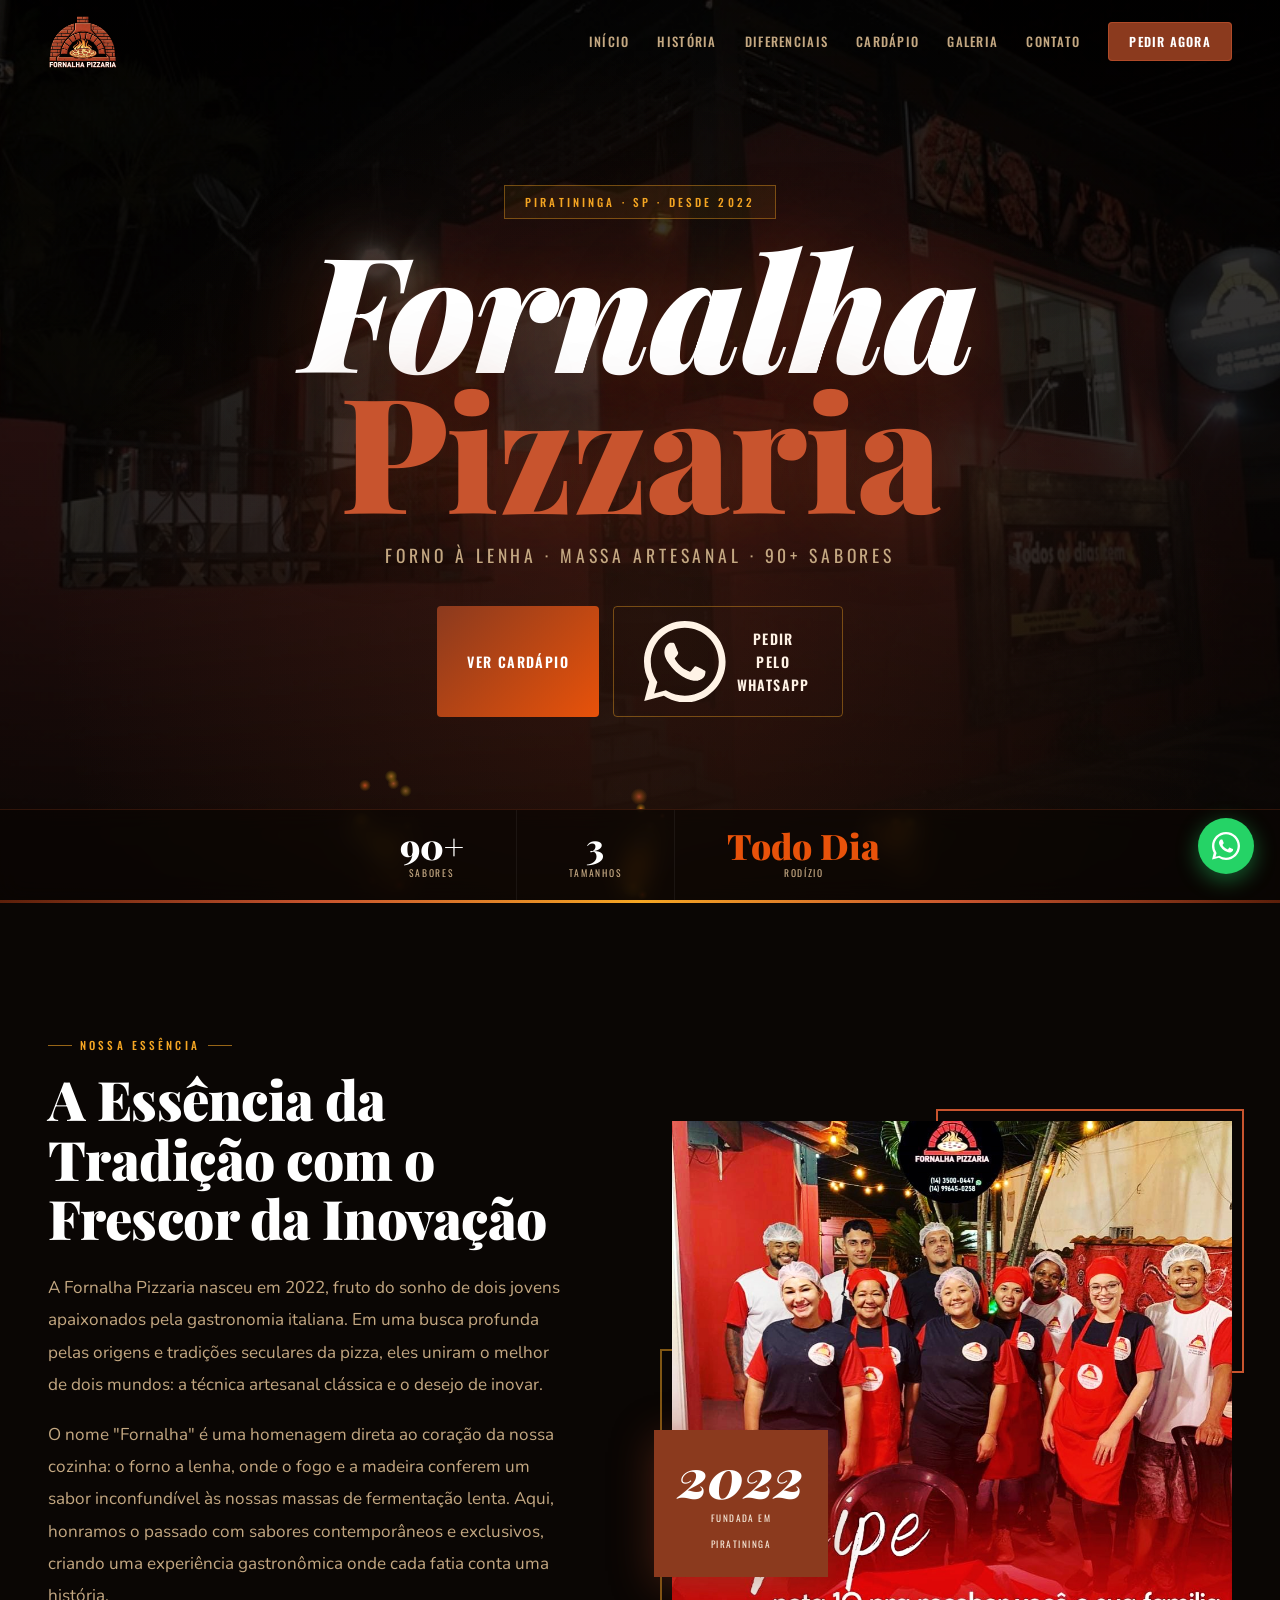
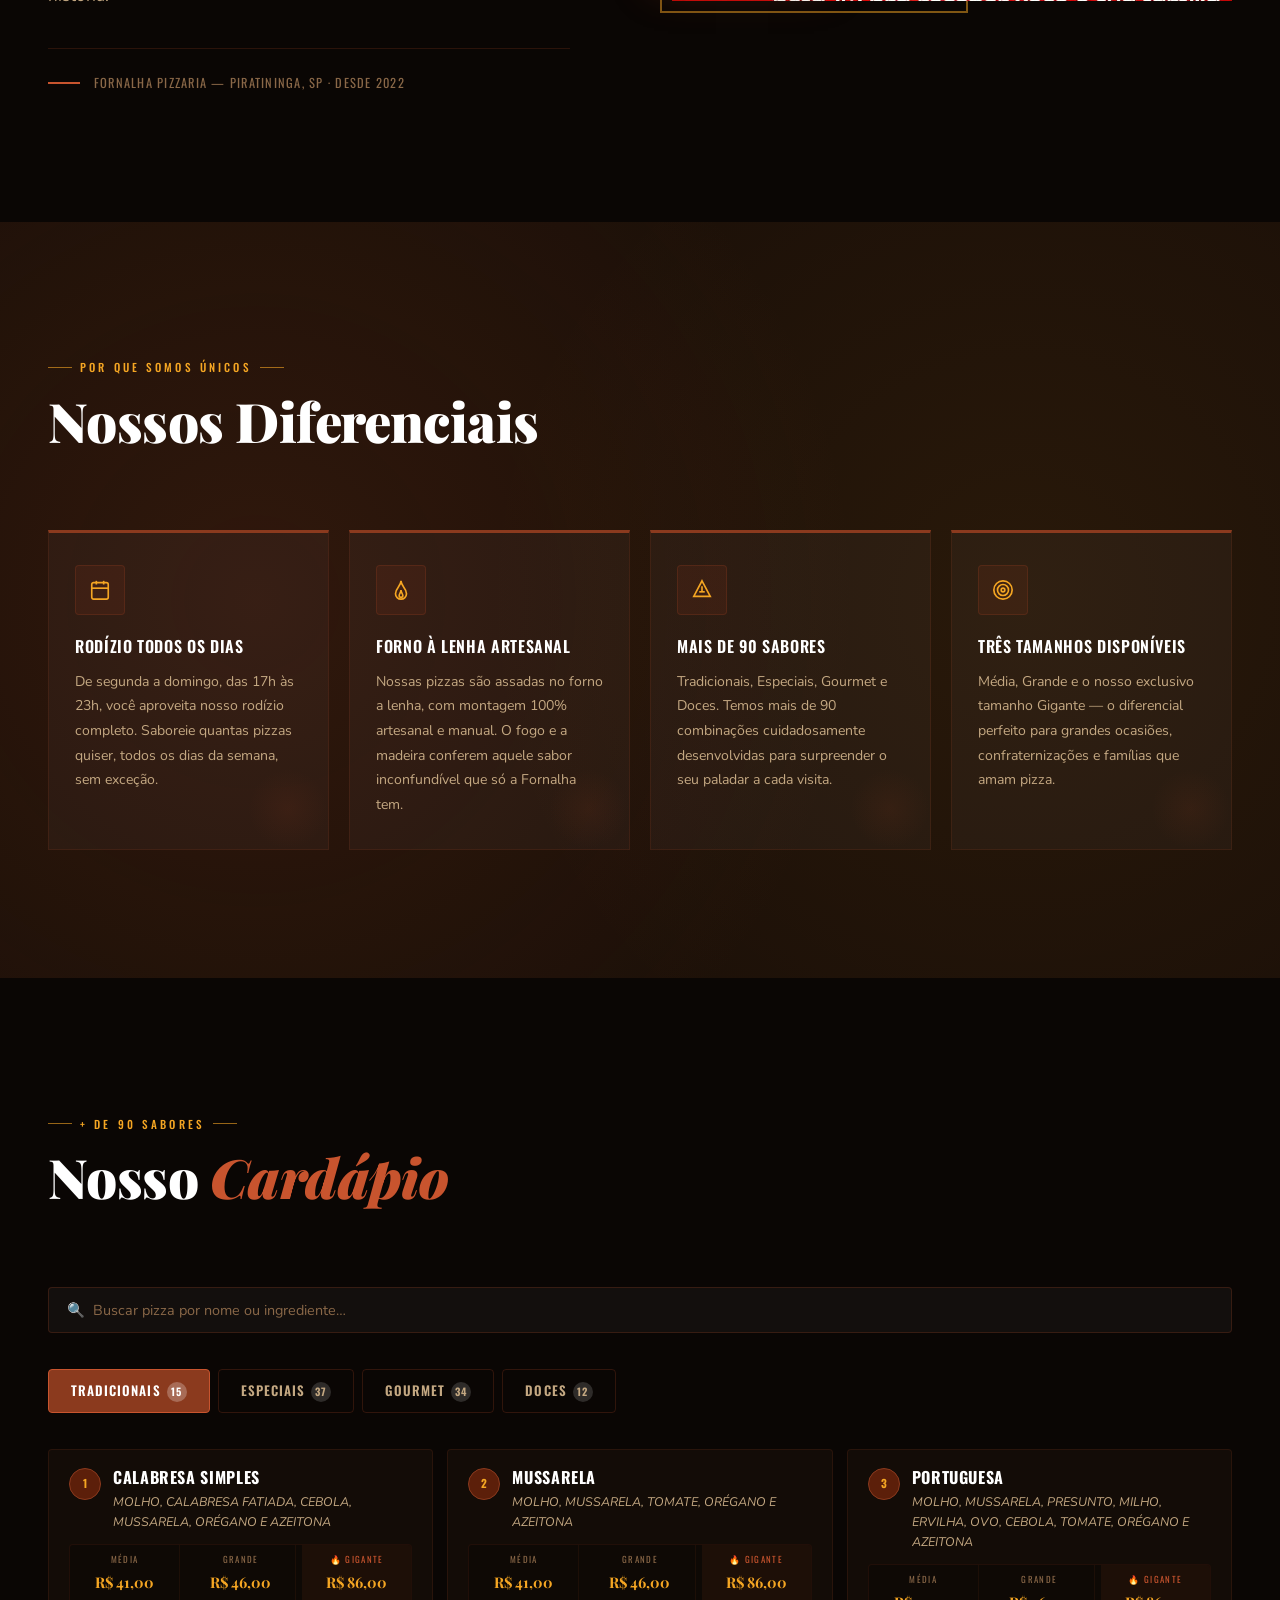
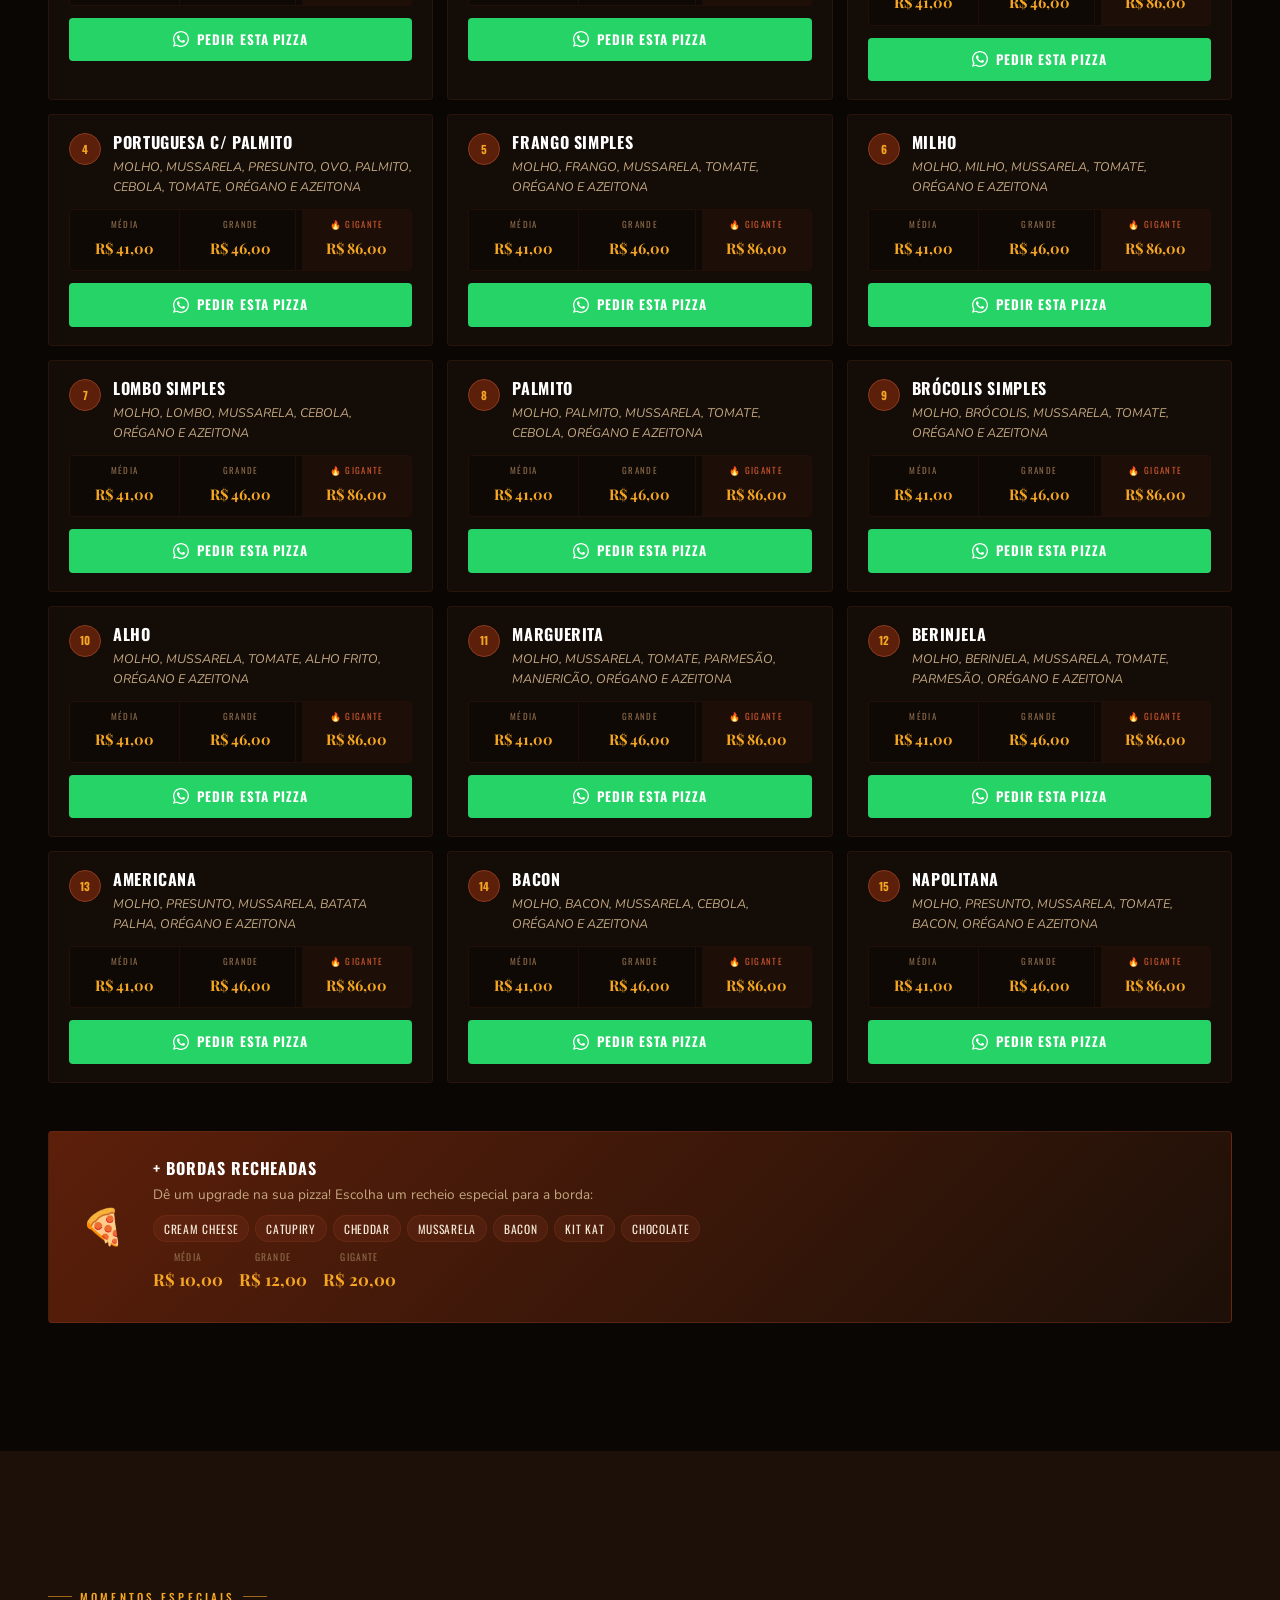
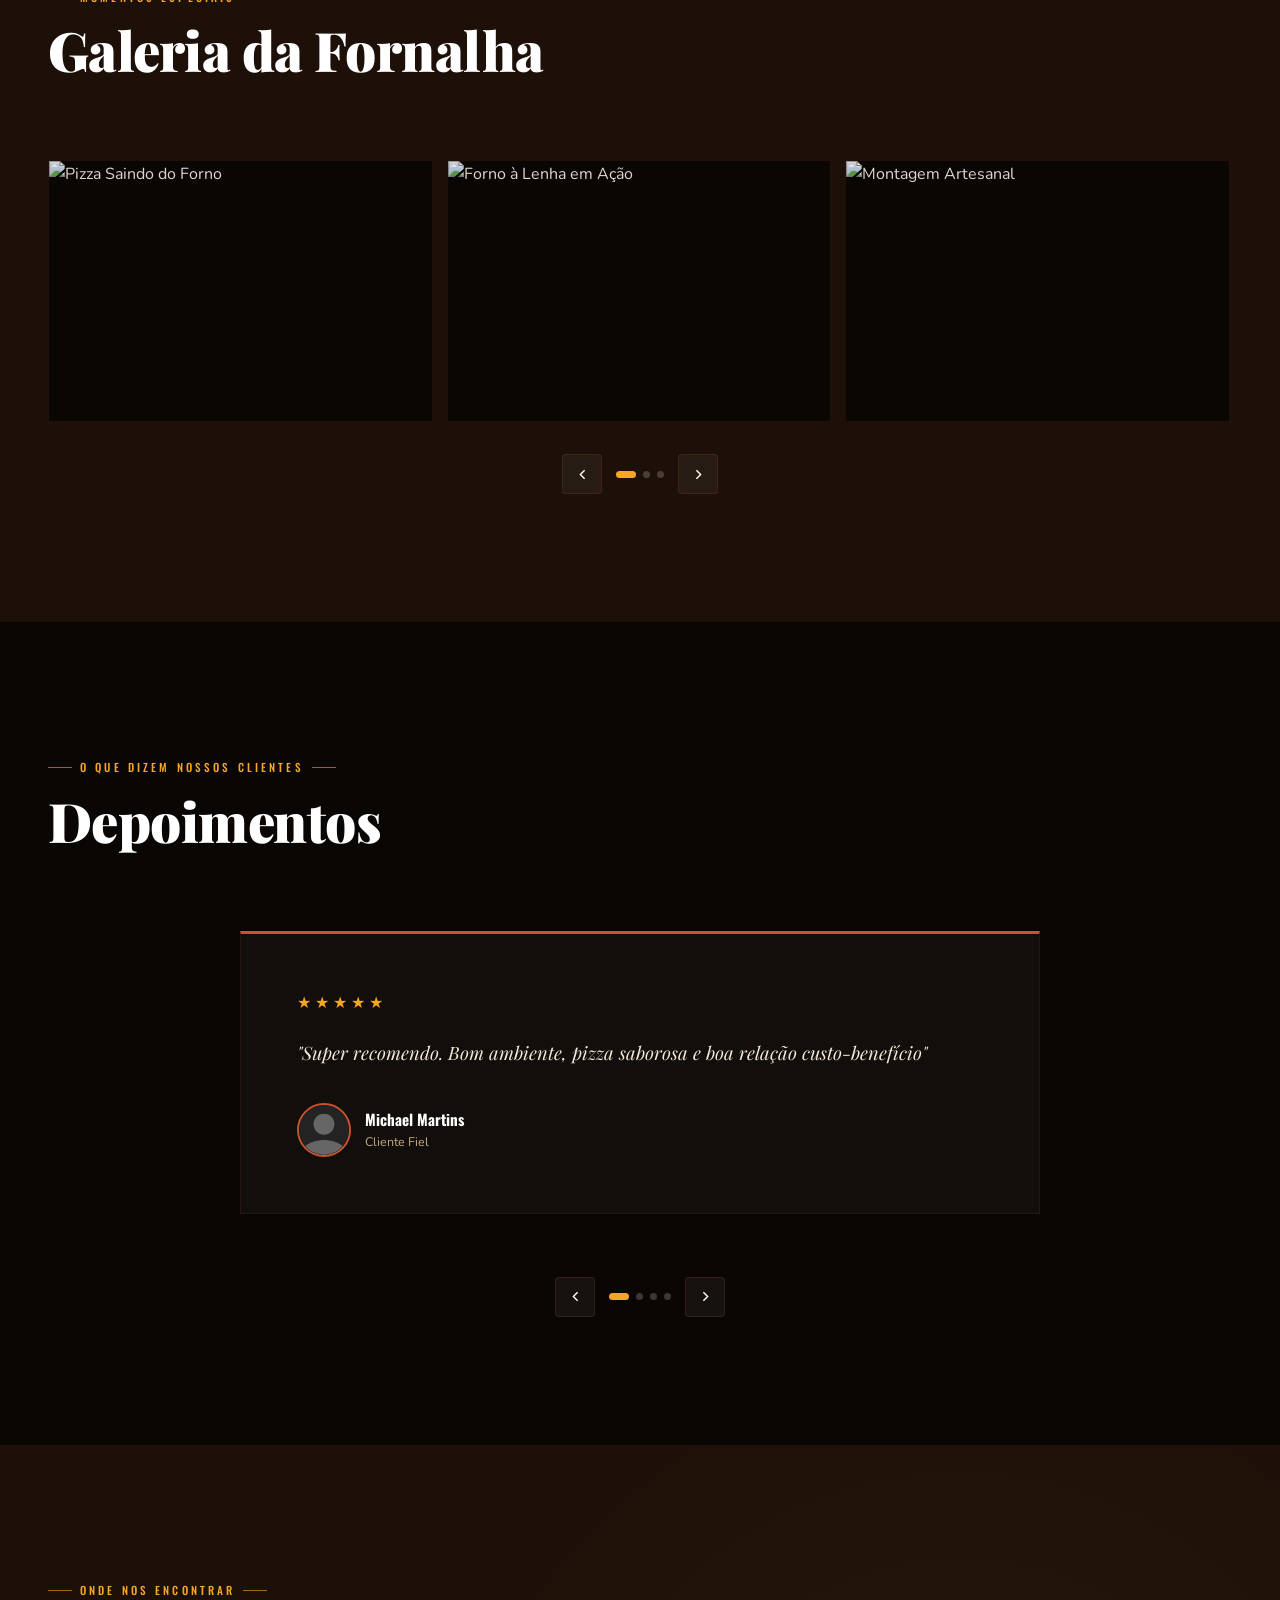
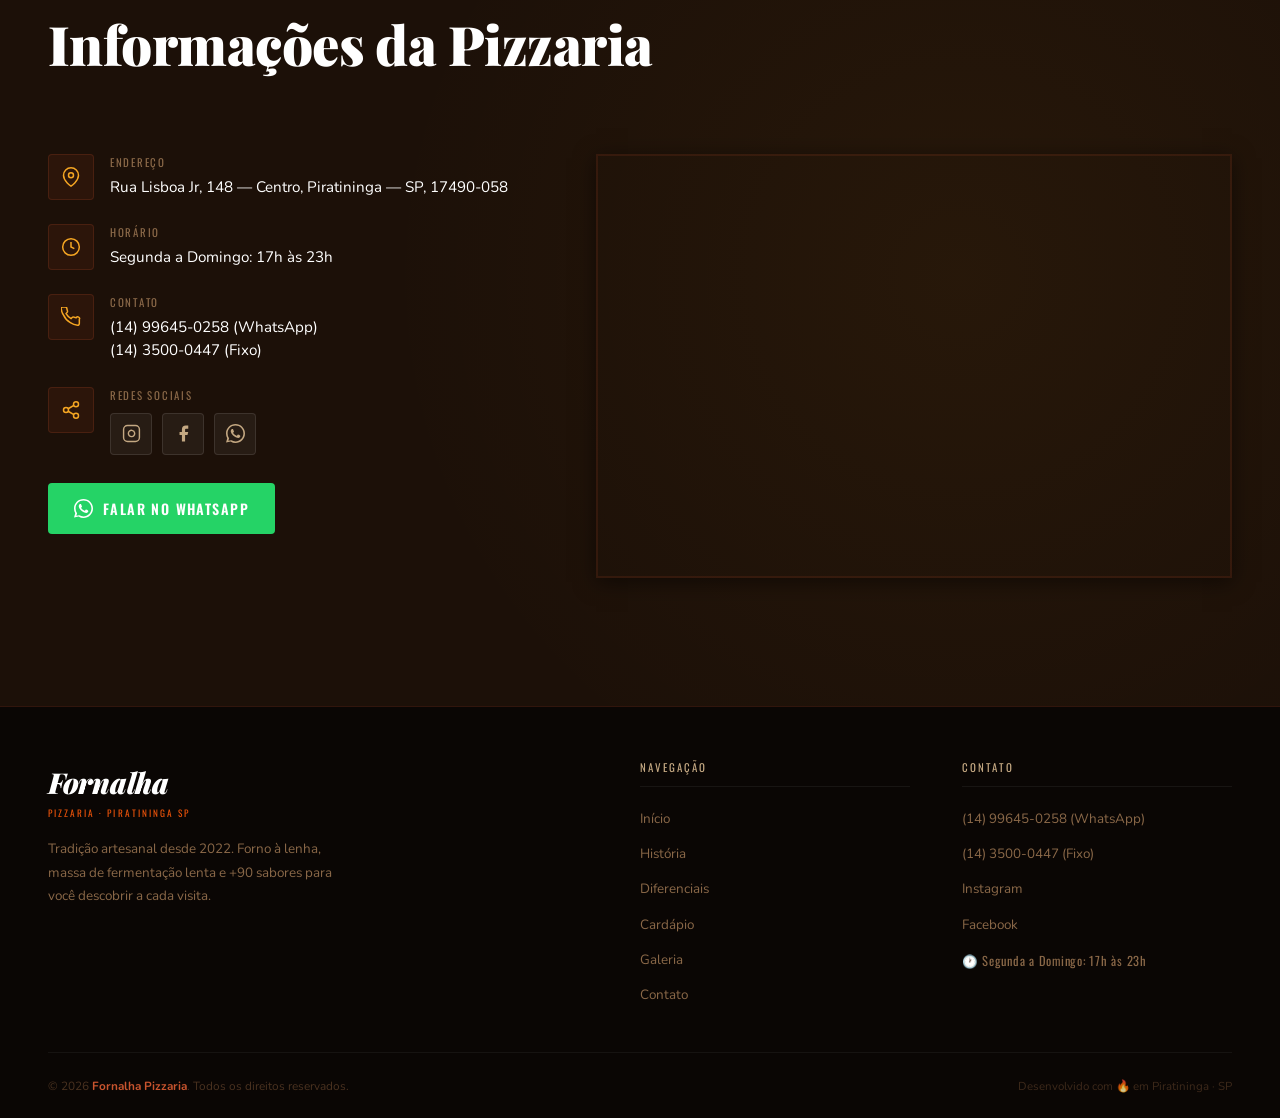
==== index.html @ 25e17be3 "fornalha" ====
<!DOCTYPE html>
<html lang="pt-BR">
<head>
  <meta charset="UTF-8">
  <meta name="viewport" content="width=device-width, initial-scale=1.0">

  <title>Fornalha Pizzaria — Forno à Lenha, Rodízio e +90 Sabores em Piratininga SP</title>
  <meta name="description" content="A melhor pizzaria de Piratininga SP! Rodízio todos os dias das 17h às 23h, forno à lenha, massa artesanal de fermentação lenta e mais de 90 sabores. Tradicional, Especial, Gourmet e Doces.">
  <meta name="keywords" content="pizzaria piratininga, rodízio piratininga sp, pizza forno lenha piratininga, fornalha pizzaria, pizza delivery piratininga, pizzaria centro piratininga">
  <meta name="author" content="Fornalha Pizzaria">
  <meta name="robots" content="index, follow">
  <link rel="canonical" href="https://www.fornalhapizzaria.com.br/">

  <!-- Open Graph -->
  <meta property="og:type" content="restaurant">
  <meta property="og:url" content="https://www.fornalhapizzaria.com.br/">
  <meta property="og:title" content="Fornalha Pizzaria — Forno à Lenha em Piratininga SP">
  <meta property="og:description" content="Rodízio todos os dias, forno à lenha, massa artesanal e +90 sabores. Venha viver a experiência Fornalha!">
  <meta property="og:image" content="https://www.fornalhapizzaria.com.br/assets/images/uploads/og-image.jpg">
  <meta property="og:locale" content="pt_BR">
  <meta property="og:site_name" content="Fornalha Pizzaria">

  <!-- Twitter -->
  <meta name="twitter:card" content="summary_large_image">
  <meta name="twitter:title" content="Fornalha Pizzaria — Piratininga SP">
  <meta name="twitter:description" content="Rodízio todos os dias. Forno à lenha. +90 sabores.">
  <meta name="twitter:image" content="https://www.fornalhapizzaria.com.br/assets/images/uploads/og-image.jpg">

  <!-- Geo / Local SEO -->
  <meta name="geo.region" content="BR-SP">
  <meta name="geo.placename" content="Piratininga">
  <meta name="geo.position" content="-22.4045;-49.1230">
  <meta name="ICBM" content="-22.4045, -49.1230">

  <!-- Favicon -->
  <link rel="icon" type="image/png" href="/assets/images/uploads/favicon.png">
  <link rel="apple-touch-icon" href="/assets/images/uploads/apple-touch-icon.png">

  <!-- Schema.org Restaurant -->
  <script type="application/ld+json">
  {
    "@context": "https://schema.org",
    "@type": "Restaurant",
    "name": "Fornalha Pizzaria",
    "description": "Pizzaria artesanal com forno a lenha, rodízio todos os dias e mais de 90 sabores em Piratininga SP.",
    "url": "https://www.fornalhapizzaria.com.br",
    "telephone": "+55-14-99645-0258",
    "servesCuisine": "Pizza Italiana",
    "priceRange": "$$",
    "foundingDate": "2022",
    "address": {
      "@type": "PostalAddress",
      "streetAddress": "Rua Lisboa Jr, 148",
      "addressLocality": "Piratininga",
      "addressRegion": "SP",
      "postalCode": "17490-058",
      "addressCountry": "BR"
    },
    "geo": {
      "@type": "GeoCoordinates",
      "latitude": -22.4045,
      "longitude": -49.1230
    },
    "openingHoursSpecification": {
      "@type": "OpeningHoursSpecification",
      "dayOfWeek": ["Monday","Tuesday","Wednesday","Thursday","Friday","Saturday","Sunday"],
      "opens": "17:00",
      "closes": "23:00"
    },
    "hasMenu": "https://www.fornalhapizzaria.com.br/#cardapio",
    "sameAs": [
      "https://www.instagram.com/fornalhapizzaria_piratininga/",
      "https://www.facebook.com/FornalhaPizzariaPiratininga"
    ],
    "image": "https://www.fornalhapizzaria.com.br/assets/images/uploads/og-image.jpg"
  }
  </script>

  <!-- Preconnect -->
  <link rel="preconnect" href="https://fonts.googleapis.com">
  <link rel="preconnect" href="https://fonts.gstatic.com" crossorigin>

  <!-- Netlify Identity -->
  <script src="https://identity.netlify.com/v1/netlify-identity-widget.js"></script>

  <!-- CSS -->
  <link rel="stylesheet" href="/assets/css/style.css">
</head>
<body>

  <header id="navbar" role="banner"></header>

  <main>
    <section id="hero"        aria-label="Banner principal"></section>
    <section id="historia"    class="secao" aria-label="Nossa história"></section>
    <section id="diferenciais" class="secao" aria-label="Nossos diferenciais"></section>
    <section id="cardapio"    class="secao" aria-label="Cardápio completo"></section>
    <section id="galeria"     class="secao" aria-label="Galeria de fotos e vídeos"></section>
    <section id="depoimentos" class="secao" aria-label="Depoimentos de clientes"></section>
    <section id="contato"     class="secao" aria-label="Contato e localização"></section>
  </main>

  <footer role="contentinfo"></footer>

  <!-- WhatsApp flutuante -->
  <a id="wpp-float"
     href="https://wa.me/5514996450258?text=Ol%C3%A1!%20Vim%20pelo%20site%20da%20Fornalha%20Pizzaria%20e%20gostaria%20de%20fazer%20um%20pedido!"
     target="_blank" rel="noopener" aria-label="Pedir pelo WhatsApp"
     style="position:fixed;bottom:26px;right:26px;z-index:900;
            width:56px;height:56px;background:#25D366;border-radius:50%;
            display:flex;align-items:center;justify-content:center;
            box-shadow:0 6px 22px rgba(37,211,102,0.45);
            transition:transform 0.3s,box-shadow 0.3s;"
     onmouseenter="this.style.transform='scale(1.12)';this.style.boxShadow='0 10px 30px rgba(37,211,102,0.6)'"
     onmouseleave="this.style.transform='scale(1)';this.style.boxShadow='0 6px 22px rgba(37,211,102,0.45)'">
    <svg viewBox="0 0 24 24" fill="white" width="28" height="28" aria-hidden="true">
      <path d="M17.472 14.382c-.297-.149-1.758-.867-2.03-.967-.273-.099-.471-.148-.67.15-.197.297-.767.966-.94 1.164-.173.199-.347.223-.644.075-.297-.15-1.255-.463-2.39-1.475-.883-.788-1.48-1.761-1.653-2.059-.173-.297-.018-.458.13-.606.134-.133.298-.347.446-.52.149-.174.198-.298.298-.497.099-.198.05-.371-.025-.52-.075-.149-.669-1.612-.916-2.207-.242-.579-.487-.5-.669-.51-.173-.008-.371-.01-.57-.01-.198 0-.52.074-.792.372-.272.297-1.04 1.016-1.04 2.479 0 1.462 1.065 2.875 1.213 3.074.149.198 2.096 3.2 5.077 4.487.709.306 1.262.489 1.694.625.712.227 1.36.195 1.871.118.571-.085 1.758-.719 2.006-1.413.248-.694.248-1.289.173-1.413-.074-.124-.272-.198-.57-.347z"/>
      <path d="M12 0C5.373 0 0 5.373 0 12c0 2.126.558 4.121 1.533 5.849L.057 23.5l5.797-1.522A11.933 11.933 0 0012 24c6.627 0 12-5.373 12-12S18.627 0 12 0zm0 22c-1.891 0-3.659-.501-5.188-1.376l-.371-.22-3.441.904.92-3.362-.241-.387A9.945 9.945 0 012 12C2 6.477 6.477 2 12 2s10 4.477 10 10-4.477 10-10 10z"/>
    </svg>
  </a>

  <script src="/assets/js/main.js"></script>

  <script>
    if (window.netlifyIdentity) {
      window.netlifyIdentity.on('init', function(user) {
        if (!user) {
          window.netlifyIdentity.on('login', function() {
            document.location.href = '/admin/';
          });
        }
      });
    }
  </script>
</body>
</html>
---- assets/css/style.css ----
/* ======================================================
   FORNALHA PIZZARIA — Premium Stylesheet v1.0
   Tema: Fogo & Forno — Dark · Terracota · Âmbar
   ====================================================== */

@import url('https://fonts.googleapis.com/css2?family=Playfair+Display:ital,wght@0,400;0,700;0,900;1,400;1,700&family=Nunito:wght@300;400;600;700;800&family=Oswald:wght@400;500;600;700&display=swap');

/* ========================
   1. CUSTOM PROPERTIES
   ======================== */
:root {
  --fundo:          #0A0604;
  --fundo-card:     #130C07;
  --fundo-medio:    #1C1008;
  --terracota:      #8B3A1E;
  --terracota-claro:#B04A28;
  --terracota-vivo: #C8542E;
  --terracota-esc:  #5C1F0A;
  --branco:         #FFFFFF;
  --creme:          #FFF3E6;
  --creme-suave:    #F5E8D8;
  --amarelo:        #F5A623;
  --laranja:        #E8520A;
  --brasa:          #FF6B35;
  --cinza:          #C4A882;
  --cinza-medio:    #8A6848;
  --cinza-escuro:   #4A3220;
  --sombra-fogo:    0 8px 40px rgba(139,58,30,0.45);
  --sombra-media:   0 4px 20px rgba(0,0,0,0.5);
  --transicao:      all 0.3s cubic-bezier(0.4,0,0.2,1);
  --pad-secao:      clamp(72px,10vw,128px);
  --max-w:          1280px;
  --gap:            clamp(16px,4vw,48px);
  --radius:         4px;
}

/* ========================
   2. RESET
   ======================== */
*,*::before,*::after{box-sizing:border-box;margin:0;padding:0}
html{scroll-behavior:smooth;scroll-padding-top:76px;font-size:16px}
body{font-family:'Nunito',sans-serif;background:var(--fundo);color:var(--creme);line-height:1.65;overflow-x:hidden;-webkit-font-smoothing:antialiased}
img{max-width:100%;height:auto;display:block}
a{text-decoration:none;color:inherit;transition:var(--transicao)}
ul{list-style:none}
button{cursor:pointer;border:none;background:none;font-family:inherit}
iframe,video{display:block}

/* ========================
   3. TIPOGRAFIA
   ======================== */
h1,h2,h3,h4{font-family:'Playfair Display',serif;line-height:1.1;letter-spacing:-0.01em}

.badge {
  display:inline-flex;align-items:center;gap:8px;
  font-family:'Oswald',sans-serif;font-size:0.7rem;font-weight:500;
  letter-spacing:0.28em;text-transform:uppercase;
  color:var(--amarelo);
  margin-bottom:14px;
}
.badge::before,.badge::after{content:'';display:block;width:24px;height:1px;background:var(--amarelo);opacity:0.6}

.secao-titulo {
  font-family:'Playfair Display',serif;
  font-size:clamp(2rem,5vw,3.4rem);
  color:var(--branco);
  font-weight:900;
}
.secao-titulo em{font-style:italic;color:var(--terracota-vivo)}
.secao-header{margin-bottom:clamp(44px,7vw,80px)}

/* ========================
   4. LAYOUT
   ======================== */
.container{max-width:var(--max-w);margin:0 auto;padding:0 var(--gap)}
.secao{padding:var(--pad-secao) 0;position:relative;overflow:hidden}
.grid-2{display:grid;grid-template-columns:1fr 1fr;gap:clamp(32px,5vw,80px);align-items:center}

/* Separador decorativo */
.sep{display:flex;align-items:center;gap:16px;margin:20px 0}
.sep-line{flex:1;height:1px;background:linear-gradient(90deg,var(--terracota-esc),transparent)}
.sep-icon{color:var(--amarelo);font-size:1.1rem;flex-shrink:0}

/* ========================
   5. BOTÕES
   ======================== */
.btn{
  display:inline-flex;align-items:center;gap:9px;
  font-family:'Oswald',sans-serif;font-size:0.88rem;font-weight:600;
  letter-spacing:0.1em;text-transform:uppercase;
  padding:14px 30px;border-radius:var(--radius);
  transition:var(--transicao);position:relative;overflow:hidden;
}
.btn-fogo{background:linear-gradient(135deg,var(--terracota),var(--laranja));color:var(--branco);border:none}
.btn-fogo::after{content:'';position:absolute;inset:0;background:linear-gradient(135deg,var(--laranja),var(--amarelo));opacity:0;transition:opacity 0.35s}
.btn-fogo:hover{transform:translateY(-2px);box-shadow:0 8px 28px rgba(232,82,10,0.45)}
.btn-fogo:hover::after{opacity:1}
.btn-fogo span,.btn-fogo svg{position:relative;z-index:1}

.btn-outline{background:transparent;color:var(--creme);border:1.5px solid rgba(245,166,35,0.4)}
.btn-outline:hover{border-color:var(--amarelo);color:var(--amarelo)}

.btn-pedir{
  display:inline-flex;align-items:center;justify-content:center;gap:8px;
  background:#25D366;color:var(--branco);
  padding:11px 20px;border-radius:var(--radius);
  font-family:'Oswald',sans-serif;font-size:0.82rem;font-weight:700;
  letter-spacing:0.08em;text-transform:uppercase;
  transition:var(--transicao);width:100%;
}
.btn-pedir:hover{background:#1aad54;transform:translateY(-2px);box-shadow:0 6px 18px rgba(37,211,102,0.38)}
.btn-pedir svg{width:16px;height:16px;flex-shrink:0}

/* ========================
   6. NAVBAR
   ======================== */
#navbar{
  position:fixed;top:0;left:0;right:0;z-index:1000;
  padding:16px 0;transition:all 0.4s ease;
}
#navbar.scrolled{
  background:rgba(10,6,4,0.96);
  backdrop-filter:blur(16px);-webkit-backdrop-filter:blur(16px);
  padding:10px 0;
  box-shadow:0 2px 24px rgba(0,0,0,0.6);
  border-bottom:1px solid rgba(139,58,30,0.35);
}
.nav-inner{display:flex;align-items:center;justify-content:space-between;gap:24px}
.nav-logo img{height:52px;width:auto;object-fit:contain;transition:opacity 0.3s}
.nav-logo img:hover{opacity:0.85}

.nav-menu{display:flex;align-items:center;gap:clamp(12px,2.2vw,28px)}
.nav-link{
  font-family:'Oswald',sans-serif;font-size:0.8rem;font-weight:500;
  color:var(--cinza);letter-spacing:0.1em;text-transform:uppercase;
  position:relative;padding-bottom:3px;
}
.nav-link::after{content:'';position:absolute;bottom:0;left:0;width:0;height:2px;background:var(--amarelo);transition:width 0.3s}
.nav-link:hover{color:var(--branco)}
.nav-link:hover::after{width:100%}

.nav-cta{
  background:var(--terracota);color:var(--branco);
  padding:9px 20px;border-radius:var(--radius);
  font-family:'Oswald',sans-serif;font-size:0.78rem;font-weight:600;
  letter-spacing:0.1em;text-transform:uppercase;
  border:1px solid var(--terracota-claro);
  transition:var(--transicao);white-space:nowrap;flex-shrink:0;
}
.nav-cta:hover{background:var(--laranja);border-color:var(--brasa)}

.nav-burger{display:none;flex-direction:column;gap:5px;padding:8px;cursor:pointer}
.nav-burger span{display:block;width:24px;height:2px;background:var(--branco);transition:var(--transicao);border-radius:2px}
.nav-burger.aberto span:nth-child(1){transform:translateY(7px) rotate(45deg)}
.nav-burger.aberto span:nth-child(2){opacity:0}
.nav-burger.aberto span:nth-child(3){transform:translateY(-7px) rotate(-45deg)}
.nav-overlay{display:none;position:fixed;inset:0;background:rgba(0,0,0,0.7);z-index:999}
.nav-overlay.ativo{display:block}

/* ========================
   7. HERO
   ======================== */
#hero{
  position:relative;height:100vh;min-height:600px;
  display:flex;flex-direction:column;align-items:stretch;
  overflow:hidden;background:var(--fundo);
}
.hero-bg{
  position:absolute;inset:0;
  background-image:url('/assets/images/uploads/hero-fachada.jpg');
  background-size:cover;background-position:center;
  filter:brightness(0.28) saturate(0.6);
  transform:scale(1.06);transition:transform 10s ease;will-change:transform;
}
#hero.loaded .hero-bg{transform:scale(1)}
.hero-overlay{
  position:absolute;inset:0;
  background:
    radial-gradient(ellipse at 50% 70%, rgba(139,58,30,0.22) 0%, transparent 65%),
    linear-gradient(to bottom, rgba(10,6,4,0.1) 0%, rgba(10,6,4,0.5) 60%, rgba(10,6,4,0.98) 100%);
}
#flame-canvas{position:absolute;inset:0;width:100%;height:100%;pointer-events:none;z-index:2}

.hero-content{
  position:relative;z-index:3;flex:1;
  display:flex;flex-direction:column;align-items:center;justify-content:center;
  text-align:center;padding:clamp(88px,13vh,130px) var(--gap) 24px;
  width:100%;
}
.hero-badge-pill{
  display:inline-flex;align-items:center;gap:10px;
  font-family:'Oswald',sans-serif;font-size:0.7rem;font-weight:500;
  letter-spacing:0.28em;text-transform:uppercase;
  color:var(--amarelo);
  border:1px solid rgba(245,166,35,0.4);
  padding:7px 20px;background:rgba(245,166,35,0.07);
  margin-bottom:18px;
  opacity:0;animation:fadeUp 0.9s ease 0.3s forwards;
}
.hero-titulo{
  font-family:'Playfair Display',serif;
  font-size:clamp(4rem,13vw,10rem);
  font-weight:900;font-style:italic;
  color:var(--branco);line-height:0.88;
  text-shadow:0 0 80px rgba(139,58,30,0.5);
  opacity:0;animation:fadeUp 0.9s ease 0.55s forwards;
}
.hero-titulo em{font-style:normal;color:var(--terracota-vivo);display:block}
.hero-sub{
  font-family:'Oswald',sans-serif;
  font-size:clamp(0.8rem,1.8vw,1.1rem);
  color:var(--cinza);letter-spacing:0.22em;text-transform:uppercase;
  margin:22px 0 36px;
  opacity:0;animation:fadeUp 0.9s ease 0.75s forwards;
}
.hero-acoes{
  display:flex;gap:14px;justify-content:center;flex-wrap:wrap;
  opacity:0;animation:fadeUp 0.9s ease 0.9s forwards;
}
.hero-stats{
  position:relative;z-index:3;flex-shrink:0;width:100%;
  display:flex;justify-content:center;
  background:rgba(10,6,4,0.72);
  border-top:1px solid rgba(139,58,30,0.3);
  backdrop-filter:blur(12px);
}
.hero-stat-row{display:flex;align-items:stretch}
.hero-stat{
  padding:18px 52px;text-align:center;
  border-right:1px solid rgba(255,255,255,0.06);
}
.hero-stat:last-child{border-right:none}
.hero-stat-num{font-family:'Playfair Display',serif;font-size:2.2rem;font-weight:900;color:var(--branco);line-height:1}
.hero-stat-num em{font-style:normal;color:var(--laranja)}
.hero-stat-label{font-family:'Oswald',sans-serif;font-size:0.6rem;color:var(--cinza);letter-spacing:0.18em;text-transform:uppercase;margin-top:3px}

@keyframes fadeUp{from{opacity:0;transform:translateY(24px)}to{opacity:1;transform:translateY(0)}}

/* ========================
   8. HISTÓRIA
   ======================== */
#historia{background:var(--fundo)}
#historia::before{
  content:'';position:absolute;top:0;left:0;right:0;height:3px;
  background:linear-gradient(90deg,var(--terracota-esc),var(--terracota-vivo),var(--amarelo),var(--terracota-vivo),var(--terracota-esc));
}

.historia-texto{padding-right:clamp(0px,3vw,48px)}
.historia-corpo{color:var(--cinza);font-size:clamp(0.95rem,1.4vw,1.07rem);line-height:1.88;margin-top:24px}
.historia-corpo p+p{margin-top:18px}
.historia-assinatura{
  display:flex;align-items:center;gap:14px;
  margin-top:36px;padding-top:24px;
  border-top:1px solid rgba(139,58,30,0.25);
}
.historia-linha{width:32px;height:2px;background:var(--terracota-vivo);flex-shrink:0}
.historia-sig-txt{font-family:'Oswald',sans-serif;font-size:0.78rem;color:var(--cinza-medio);letter-spacing:0.1em;text-transform:uppercase}

.historia-img-col{position:relative}
.historia-moldura{position:relative;z-index:1}
.historia-moldura::before{
  content:'';position:absolute;top:-12px;right:-12px;
  width:55%;height:55%;border:2px solid var(--terracota-vivo);z-index:-1;
}
.historia-moldura::after{
  content:'';position:absolute;bottom:-12px;left:-12px;
  width:55%;height:55%;border:2px solid var(--amarelo);opacity:0.5;z-index:-1;
}
.historia-img{width:100%;height:480px;object-fit:cover;display:block;filter:sepia(10%) contrast(1.05)}

.historia-ano-badge{
  position:absolute;bottom:24px;left:-18px;z-index:2;
  background:var(--terracota);padding:20px 24px;
  text-align:center;box-shadow:var(--sombra-fogo);
}
.historia-ano-num{font-family:'Playfair Display',serif;font-size:3.4rem;font-weight:900;color:var(--branco);display:block;line-height:1}
.historia-ano-txt{font-family:'Oswald',sans-serif;font-size:0.58rem;color:var(--creme-suave);letter-spacing:0.16em;text-transform:uppercase}

/* ========================
   9. DIFERENCIAIS
   ======================== */
#diferenciais{
  background:var(--fundo-medio);
  position:relative;
}
#diferenciais::before{
  content:'';position:absolute;inset:0;
  background:
    radial-gradient(circle at 20% 50%, rgba(139,58,30,0.18) 0%, transparent 55%),
    radial-gradient(circle at 80% 50%, rgba(245,166,35,0.06) 0%, transparent 50%);
}
.difs-grid{display:grid;grid-template-columns:repeat(auto-fit,minmax(240px,1fr));gap:20px;position:relative;z-index:1}
.dif-card{
  background:rgba(255,255,255,0.03);
  border:1px solid rgba(139,58,30,0.2);
  border-top:3px solid var(--terracota);
  padding:32px 26px;
  position:relative;overflow:hidden;
  transition:var(--transicao);
}
.dif-card:hover{background:rgba(255,255,255,0.055);transform:translateY(-5px);box-shadow:var(--sombra-fogo);border-top-color:var(--amarelo)}
.dif-card::before{
  content:'';position:absolute;bottom:0;right:0;
  width:80px;height:80px;
  background:radial-gradient(circle,rgba(139,58,30,0.12),transparent 70%);
}
.dif-icon{
  width:50px;height:50px;
  background:rgba(139,58,30,0.15);border:1px solid rgba(139,58,30,0.3);
  display:flex;align-items:center;justify-content:center;
  margin-bottom:18px;color:var(--amarelo);
  border-radius:var(--radius);
}
.dif-icon svg{width:22px;height:22px}
.dif-titulo{font-family:'Oswald',sans-serif;font-size:1rem;font-weight:600;color:var(--branco);margin-bottom:10px;letter-spacing:0.04em;text-transform:uppercase}
.dif-texto{font-size:0.88rem;color:var(--cinza);line-height:1.75}

/* ========================
   10. CARDÁPIO
   ======================== */
#cardapio{background:var(--fundo)}
.cardapio-busca-wrap{
  display:flex;gap:14px;align-items:center;
  margin-bottom:36px;flex-wrap:wrap;
}
.cardapio-busca{
  flex:1;min-width:220px;
  background:rgba(255,255,255,0.04);
  border:1px solid rgba(139,58,30,0.3);
  border-radius:var(--radius);
  padding:12px 18px;
  font-family:'Nunito',sans-serif;font-size:0.9rem;
  color:var(--creme);outline:none;
  transition:border-color 0.3s;
}
.cardapio-busca::placeholder{color:var(--cinza-medio)}
.cardapio-busca:focus{border-color:var(--terracota-vivo)}

/* Abas de categoria */
.cat-tabs{
  display:flex;gap:8px;flex-wrap:wrap;
  margin-bottom:36px;
}
.cat-tab{
  font-family:'Oswald',sans-serif;font-size:0.82rem;font-weight:600;
  letter-spacing:0.08em;text-transform:uppercase;
  padding:10px 22px;border-radius:var(--radius);
  border:1px solid rgba(139,58,30,0.3);
  color:var(--cinza);background:transparent;
  transition:var(--transicao);cursor:pointer;
}
.cat-tab:hover{border-color:var(--terracota-vivo);color:var(--creme)}
.cat-tab.ativa{background:var(--terracota);border-color:var(--terracota-vivo);color:var(--branco)}
.cat-tab .cat-count{
  display:inline-flex;align-items:center;justify-content:center;
  width:20px;height:20px;border-radius:50%;
  background:rgba(255,255,255,0.15);
  font-size:0.65rem;margin-left:6px;font-weight:800;
}
.cat-tab.ativa .cat-count{background:rgba(255,255,255,0.25)}

/* Painel de pizzas */
.cat-panel{display:none}
.cat-panel.ativo{display:block}

.pizzas-grid{
  display:grid;
  grid-template-columns:repeat(auto-fill,minmax(310px,1fr));
  gap:14px;
}
.pizza-card{
  background:var(--fundo-card);
  border:1px solid rgba(139,58,30,0.18);
  border-radius:var(--radius);
  padding:18px 20px;
  display:flex;flex-direction:column;gap:12px;
  transition:var(--transicao);
  position:relative;
}
.pizza-card:hover{border-color:rgba(139,58,30,0.5);background:rgba(28,16,8,0.9);box-shadow:0 4px 20px rgba(139,58,30,0.2)}
.pizza-card-top{display:flex;align-items:flex-start;gap:12px}
.pizza-num{
  flex-shrink:0;
  width:32px;height:32px;
  background:var(--terracota-esc);border:1px solid var(--terracota);
  border-radius:50%;display:flex;align-items:center;justify-content:center;
  font-family:'Oswald',sans-serif;font-size:0.7rem;font-weight:700;color:var(--amarelo);
}
.pizza-info{flex:1;min-width:0}
.pizza-nome{
  font-family:'Oswald',sans-serif;font-size:1rem;font-weight:700;
  color:var(--branco);letter-spacing:0.04em;text-transform:uppercase;
  line-height:1.2;margin-bottom:5px;
}
.pizza-desc{font-size:0.78rem;color:var(--cinza);line-height:1.6;font-style:italic}

.pizza-precos{
  display:flex;gap:6px;align-items:stretch;
  background:rgba(0,0,0,0.25);border-radius:var(--radius);
  overflow:hidden;
  border:1px solid rgba(139,58,30,0.15);
}
.pizza-preco{
  flex:1;text-align:center;padding:8px 4px;
  border-right:1px solid rgba(139,58,30,0.12);
}
.pizza-preco:last-child{border-right:none}
.pizza-preco-tam{
  font-family:'Oswald',sans-serif;font-size:0.55rem;
  color:var(--cinza-medio);letter-spacing:0.15em;text-transform:uppercase;
  display:block;margin-bottom:3px;
}
.pizza-preco-val{
  font-family:'Playfair Display',serif;font-size:0.92rem;font-weight:700;color:var(--amarelo);
}
.pizza-preco.destaque{background:rgba(139,58,30,0.12)}
.pizza-preco.destaque .pizza-preco-tam{color:var(--terracota-vivo)}

/* Nenhum resultado */
.nenhum-resultado{
  grid-column:1/-1;text-align:center;padding:60px 20px;
  color:var(--cinza-medio);font-size:0.9rem;
}
.nenhum-resultado span{display:block;font-size:2rem;margin-bottom:10px}

/* Bordas recheadas banner */
.bordas-banner{
  margin-top:48px;
  background:linear-gradient(135deg,var(--terracota-esc),var(--fundo-medio));
  border:1px solid rgba(139,58,30,0.35);
  border-radius:var(--radius);
  padding:28px 32px;
  display:flex;align-items:center;gap:28px;flex-wrap:wrap;
}
.bordas-icon{font-size:2.2rem;flex-shrink:0}
.bordas-info h4{font-family:'Oswald',sans-serif;font-size:1rem;font-weight:700;color:var(--branco);text-transform:uppercase;letter-spacing:0.06em;margin-bottom:6px}
.bordas-info p{font-size:0.85rem;color:var(--cinza);line-height:1.6}
.bordas-sabores{display:flex;gap:6px;flex-wrap:wrap;margin-top:10px}
.borda-tag{
  background:rgba(139,58,30,0.2);border:1px solid rgba(139,58,30,0.3);
  color:var(--creme-suave);font-size:0.72rem;
  padding:3px 10px;border-radius:20px;font-family:'Oswald',sans-serif;
  letter-spacing:0.06em;text-transform:uppercase;
}
.bordas-precos{display:flex;gap:16px;flex-wrap:wrap;margin-top:8px}
.borda-preco{text-align:center}
.borda-preco-tam{font-family:'Oswald',sans-serif;font-size:0.6rem;color:var(--cinza-medio);letter-spacing:0.12em;text-transform:uppercase;display:block}
.borda-preco-val{font-family:'Playfair Display',serif;font-size:1.05rem;font-weight:700;color:var(--amarelo)}

/* ========================
   11. GALERIA
   ======================== */
#galeria{background:var(--fundo-medio)}
.galeria-track-wrap{overflow:hidden}
.galeria-track{display:flex;gap:14px;transition:transform 0.55s cubic-bezier(0.25,0.46,0.45,0.94);will-change:transform}
.gal-item{
  flex:0 0 calc(33.333% - 10px);min-width:220px;
  position:relative;cursor:pointer;overflow:hidden;
  border:1px solid rgba(139,58,30,0.18);background:var(--fundo);
}
.gal-img{width:100%;height:260px;object-fit:cover;display:block;transition:transform 0.45s ease,filter 0.45s ease;filter:brightness(0.88) saturate(0.8)}
.gal-item:hover .gal-img{transform:scale(1.08);filter:brightness(1) saturate(1)}
.gal-overlay{position:absolute;inset:0;display:flex;align-items:center;justify-content:center;background:rgba(0,0,0,0.4);opacity:0;transition:opacity 0.3s;z-index:2}
.gal-item:hover .gal-overlay{opacity:1}
.gal-play-icon{
  width:50px;height:50px;border-radius:50%;
  background:var(--terracota);border:2px solid rgba(255,255,255,0.6);
  display:flex;align-items:center;justify-content:center;color:var(--branco);
  transform:scale(0.8);transition:transform 0.3s;
}
.gal-item:hover .gal-play-icon{transform:scale(1)}
.gal-play-icon svg{width:20px;height:20px}
.gal-label{
  position:absolute;bottom:0;left:0;right:0;padding:12px 16px;
  background:linear-gradient(to top,rgba(0,0,0,0.8),transparent);
  font-family:'Oswald',sans-serif;font-size:0.76rem;color:var(--branco);
  letter-spacing:0.06em;transform:translateY(100%);transition:transform 0.3s;z-index:2;
}
.gal-item:hover .gal-label{transform:translateY(0)}
.gal-video-badge{
  position:absolute;top:10px;left:10px;z-index:3;
  background:var(--terracota);color:var(--branco);
  font-family:'Oswald',sans-serif;font-size:0.6rem;font-weight:600;
  letter-spacing:0.1em;text-transform:uppercase;padding:3px 9px;
}

/* Controles carrossel */
.car-ctrl{display:flex;align-items:center;justify-content:center;gap:14px;margin-top:32px}
.car-btn{
  width:40px;height:40px;background:rgba(255,255,255,0.05);
  border:1px solid rgba(139,58,30,0.3);color:var(--branco);
  display:flex;align-items:center;justify-content:center;
  border-radius:var(--radius);transition:var(--transicao);
}
.car-btn:hover{background:var(--terracota);border-color:var(--terracota-vivo)}
.car-btn svg{width:17px;height:17px}
.car-dots{display:flex;gap:7px}
.c-dot{width:7px;height:7px;border-radius:50%;background:rgba(255,255,255,0.2);cursor:pointer;border:none;transition:var(--transicao)}
.c-dot.ativo{background:var(--amarelo);width:20px;border-radius:4px}

/* ========================
   12. LIGHTBOX
   ======================== */
#lightbox{display:none;position:fixed;inset:0;z-index:9998;background:rgba(0,0,0,0.97);align-items:center;justify-content:center;padding:24px}
#lightbox.ativo{display:flex}
.lb-inner{position:relative;max-width:min(92vw,1100px);max-height:90vh;display:flex;align-items:center;justify-content:center}
#lb-img{max-width:100%;max-height:86vh;object-fit:contain;box-shadow:0 0 80px rgba(0,0,0,0.9)}
#lb-iframe{display:none;width:min(85vw,940px);aspect-ratio:16/9;border:none;box-shadow:0 0 80px rgba(0,0,0,0.9)}
#lb-iframe.ativo{display:block}
.lb-close{
  position:absolute;top:-50px;right:0;
  width:38px;height:38px;background:rgba(255,255,255,0.08);
  border:1px solid rgba(255,255,255,0.15);color:var(--branco);
  font-size:1.3rem;display:flex;align-items:center;justify-content:center;
  cursor:pointer;transition:var(--transicao);
}
.lb-close:hover{background:var(--terracota)}
.lb-nav{
  position:fixed;top:50%;transform:translateY(-50%);
  width:44px;height:78px;background:rgba(255,255,255,0.05);
  border:1px solid rgba(255,255,255,0.1);color:var(--branco);
  display:flex;align-items:center;justify-content:center;
  cursor:pointer;transition:var(--transicao);z-index:9999;
}
.lb-nav:hover{background:var(--terracota)}
.lb-nav svg{width:19px;height:19px}
.lb-prev{left:10px}.lb-next{right:10px}
.lb-caption{position:absolute;bottom:-42px;left:50%;transform:translateX(-50%);font-family:'Oswald',sans-serif;font-size:0.78rem;color:var(--cinza);letter-spacing:0.08em;white-space:nowrap}

/* ========================
   13. DEPOIMENTOS
   ======================== */
#depoimentos{background:var(--fundo)}
.dep-carousel{overflow:hidden}
.dep-track{display:flex;transition:transform 0.55s cubic-bezier(0.25,0.46,0.45,0.94)}
.dep-item{flex:0 0 100%;padding:0 clamp(0px,8vw,100px)}
.dep-card{
  background:rgba(255,255,255,0.03);
  border:1px solid rgba(139,58,30,0.18);
  border-top:3px solid var(--terracota-vivo);
  padding:clamp(32px,5vw,56px);
  max-width:800px;margin:0 auto;
}
.dep-stars{color:var(--amarelo);font-size:1rem;letter-spacing:4px;margin-bottom:20px}
.dep-text{
  font-family:'Playfair Display',serif;font-style:italic;
  font-size:clamp(1rem,1.6vw,1.15rem);
  color:var(--creme-suave);line-height:1.9;margin-bottom:32px;
}
.dep-author{display:flex;align-items:center;gap:14px}
.dep-foto{width:54px;height:54px;border-radius:50%;object-fit:cover;border:2px solid var(--terracota-vivo);flex-shrink:0}
.dep-nome{font-family:'Oswald',sans-serif;font-size:0.95rem;font-weight:700;color:var(--branco)}
.dep-tipo{font-size:0.78rem;color:var(--cinza)}

/* ========================
   14. CONTATO
   ======================== */
#contato{background:var(--fundo-medio);position:relative}
#contato::before{
  content:'';position:absolute;inset:0;
  background:radial-gradient(circle at 75% 50%, rgba(245,166,35,0.05) 0%, transparent 55%);
}
.contato-grid{display:grid;grid-template-columns:1fr 1.35fr;gap:clamp(36px,6vw,80px);align-items:start;position:relative;z-index:1}
.contato-info{display:flex;flex-direction:column;gap:24px}
.cinfo-item{display:flex;gap:16px;align-items:flex-start}
.cinfo-icon{width:46px;height:46px;background:rgba(139,58,30,0.15);border:1px solid rgba(139,58,30,0.3);display:flex;align-items:center;justify-content:center;color:var(--amarelo);flex-shrink:0;border-radius:var(--radius)}
.cinfo-icon svg{width:20px;height:20px}
.cinfo-label{font-family:'Oswald',sans-serif;font-size:0.68rem;color:var(--cinza-medio);letter-spacing:0.16em;text-transform:uppercase;margin-bottom:4px}
.cinfo-val{font-size:0.95rem;color:var(--branco);line-height:1.55}
.cinfo-val a:hover{color:var(--amarelo)}
.contato-redes{display:flex;gap:10px}
.rede-btn{width:42px;height:42px;background:rgba(255,255,255,0.05);border:1px solid rgba(255,255,255,0.1);display:flex;align-items:center;justify-content:center;color:var(--cinza);transition:var(--transicao);border-radius:var(--radius)}
.rede-btn:hover{background:var(--terracota);border-color:var(--terracota-vivo);color:var(--branco);transform:translateY(-3px)}
.rede-btn svg{width:19px;height:19px}
.contato-wpp{
  display:inline-flex;align-items:center;gap:10px;
  background:#25D366;color:var(--branco);padding:14px 26px;
  font-family:'Oswald',sans-serif;font-size:0.88rem;font-weight:600;
  letter-spacing:0.1em;text-transform:uppercase;
  border-radius:var(--radius);transition:var(--transicao);align-self:flex-start;margin-top:4px;
}
.contato-wpp:hover{background:#1aad54;transform:translateY(-2px);box-shadow:0 6px 18px rgba(37,211,102,0.38)}
.contato-wpp svg{width:19px;height:19px}
.contato-mapa{border:2px solid rgba(139,58,30,0.2);overflow:hidden;box-shadow:var(--sombra-media)}
.contato-mapa iframe{width:100%;height:420px;display:block;filter:sepia(20%) saturate(0.7) contrast(1.05)}

/* ========================
   15. FOOTER
   ======================== */
footer{background:var(--fundo);border-top:1px solid rgba(139,58,30,0.3);padding:52px 0 22px}
.footer-grid{display:grid;grid-template-columns:2fr 1fr 1fr;gap:clamp(20px,4vw,64px);margin-bottom:44px}
.footer-marca-nome{font-family:'Playfair Display',serif;font-size:1.8rem;font-weight:900;font-style:italic;color:var(--branco);letter-spacing:-0.01em}
.footer-marca-sub{font-family:'Oswald',sans-serif;font-size:0.58rem;color:var(--laranja);letter-spacing:0.22em;text-transform:uppercase;margin-bottom:16px}
.footer-desc{font-size:0.84rem;color:var(--cinza-medio);line-height:1.75;max-width:290px}
.footer-col-titulo{font-family:'Oswald',sans-serif;font-size:0.68rem;color:var(--cinza);letter-spacing:0.2em;text-transform:uppercase;margin-bottom:18px;padding-bottom:9px;border-bottom:1px solid rgba(255,255,255,0.06)}
.footer-links{display:flex;flex-direction:column;gap:9px}
.footer-link{font-size:0.84rem;color:var(--cinza-medio);transition:var(--transicao);display:inline-block}
.footer-link:hover{color:var(--amarelo);padding-left:6px}
.footer-bottom{display:flex;align-items:center;justify-content:space-between;padding-top:24px;border-top:1px solid rgba(255,255,255,0.05);flex-wrap:wrap;gap:10px}
.footer-copy{font-size:0.74rem;color:var(--cinza-escuro)}
.footer-copy strong{color:var(--terracota-vivo)}
.footer-dev{font-size:0.72rem;color:rgba(74,50,32,0.8)}

/* ========================
   16. ANIMAÇÕES SCROLL
   ======================== */
.anim-fade{opacity:0;transform:translateY(26px);transition:opacity 0.7s ease,transform 0.7s ease}
.anim-fade.visivel{opacity:1;transform:translateY(0)}
.anim-left{opacity:0;transform:translateX(-32px);transition:opacity 0.7s ease,transform 0.7s ease}
.anim-left.visivel{opacity:1;transform:translateX(0)}
.anim-right{opacity:0;transform:translateX(32px);transition:opacity 0.7s ease,transform 0.7s ease}
.anim-right.visivel{opacity:1;transform:translateX(0)}
.delay-1{transition-delay:0.1s}.delay-2{transition-delay:0.2s}
.delay-3{transition-delay:0.3s}.delay-4{transition-delay:0.4s}

/* ========================
   17. MEDIA QUERIES
   ======================== */
@media(max-width:1024px){
  .contato-grid{grid-template-columns:1fr}
  .footer-grid{grid-template-columns:1fr 1fr}
  .gal-item{flex:0 0 calc(50% - 7px)}
  .historia-ano-badge{left:0}
}
@media(max-width:768px){
  .grid-2{grid-template-columns:1fr}
  .historia-texto{order:2}
  .historia-img-col{order:1}
  .historia-moldura::before,.historia-moldura::after{display:none}
  .historia-img{height:280px}
  .historia-ano-badge{left:0;bottom:12px}
  .nav-burger{display:flex}
  .nav-menu{
    position:fixed;top:0;right:-105%;width:78%;max-width:290px;height:100vh;
    background:var(--fundo-medio);flex-direction:column;align-items:flex-start;
    padding:90px 28px 44px;gap:24px;transition:right 0.4s ease;
    border-left:2px solid var(--terracota);box-shadow:-6px 0 36px rgba(0,0,0,0.6);z-index:1001;
  }
  .nav-menu.aberto{right:0}
  .nav-link{font-size:1rem}
  .nav-cta{width:100%;text-align:center}
  .hero-stats{display:none}
  .hero-acoes{flex-direction:column;align-items:center}
  .gal-item{flex:0 0 100%}
  .pizzas-grid{grid-template-columns:1fr}
  .cat-tabs{gap:6px}
  .cat-tab{padding:8px 14px;font-size:0.76rem}
  .footer-grid{grid-template-columns:1fr}
  .footer-bottom{flex-direction:column;align-items:center;text-align:center}
  .lb-nav{display:none}
  .bordas-banner{flex-direction:column;align-items:flex-start}
}
@media(max-width:480px){
  .hero-titulo{font-size:3.4rem}
  .dep-item{padding:0}
  .dep-card{padding:24px 18px}
}
@media(max-height:780px){
  .hero-titulo{font-size:clamp(2.8rem,10vw,7rem)}
  .hero-sub{margin:14px 0 22px}
  .hero-badge-pill{margin-bottom:12px}
  .hero-stat{padding:14px 32px}
}
@media(max-height:650px){
  .hero-titulo{font-size:clamp(2.2rem,8vw,5.5rem)}
  .hero-sub{margin:10px 0 16px}
  .hero-stat{padding:10px 22px}
}
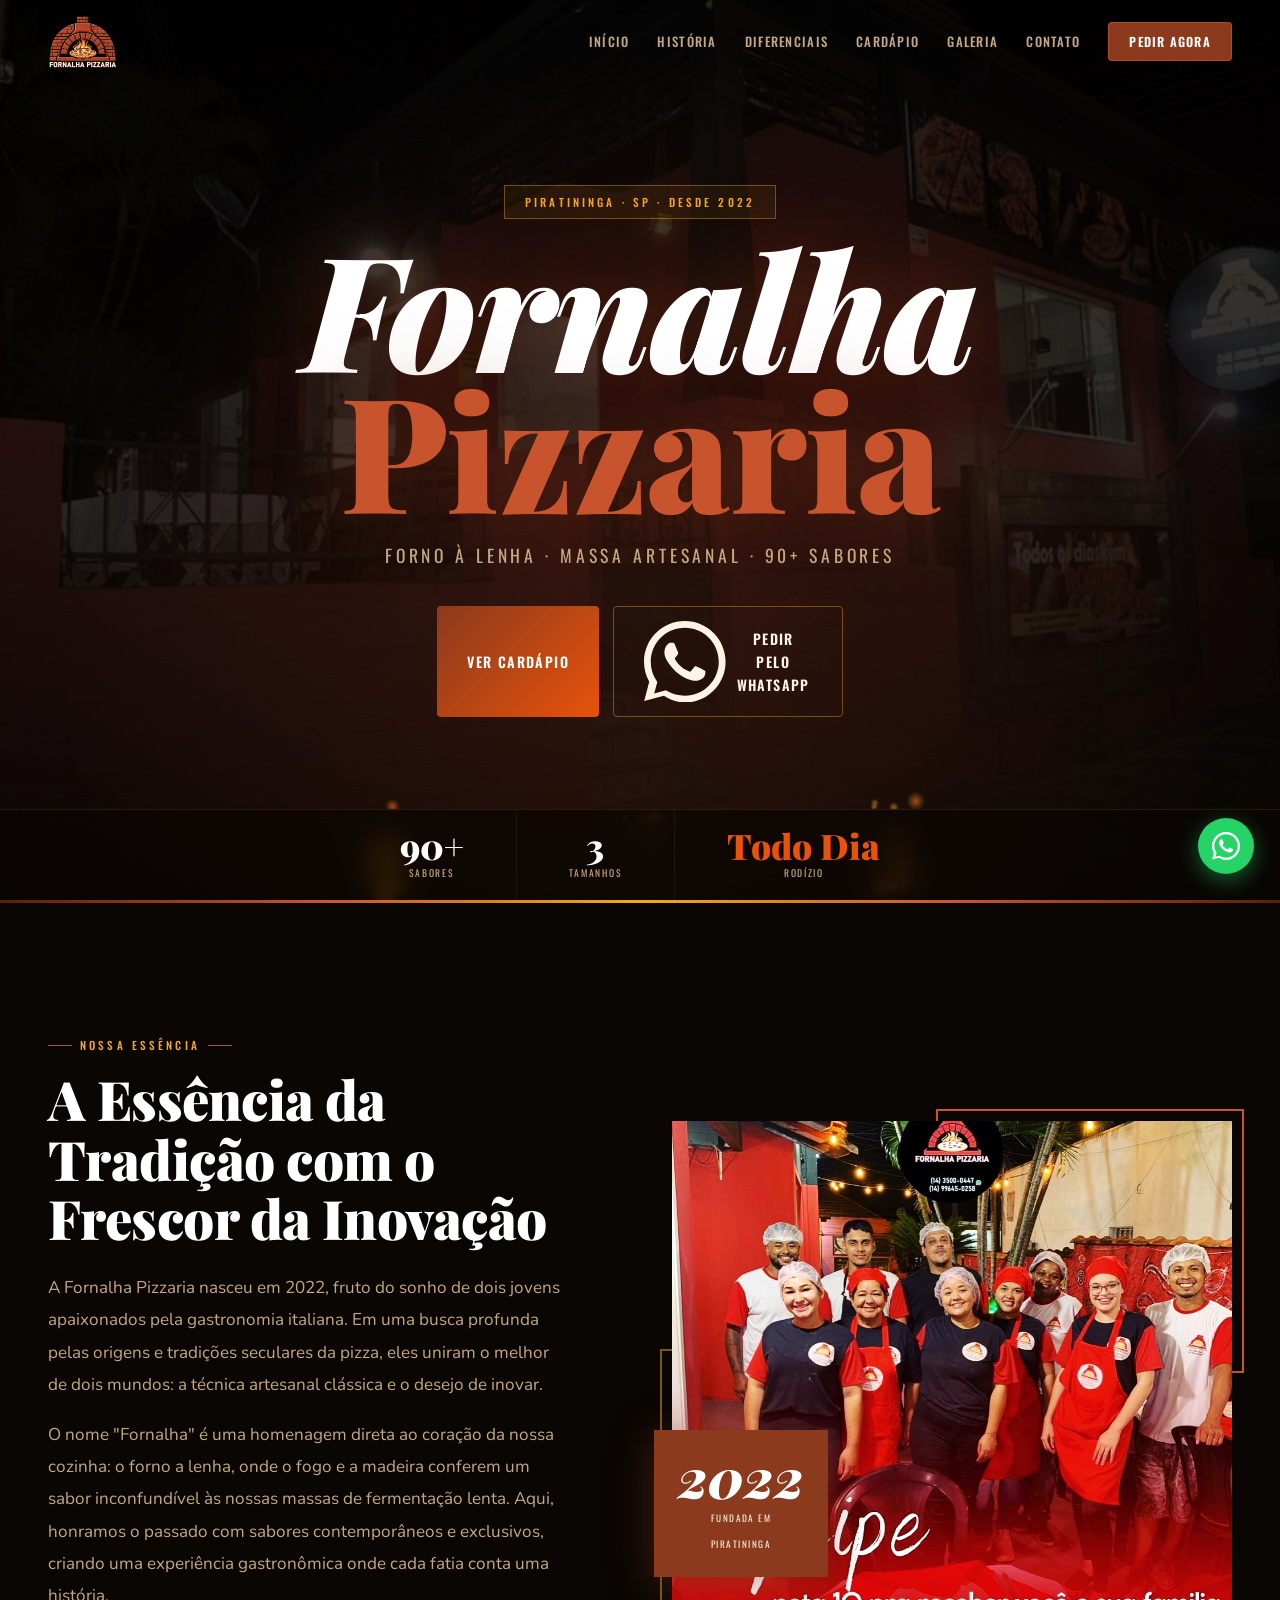
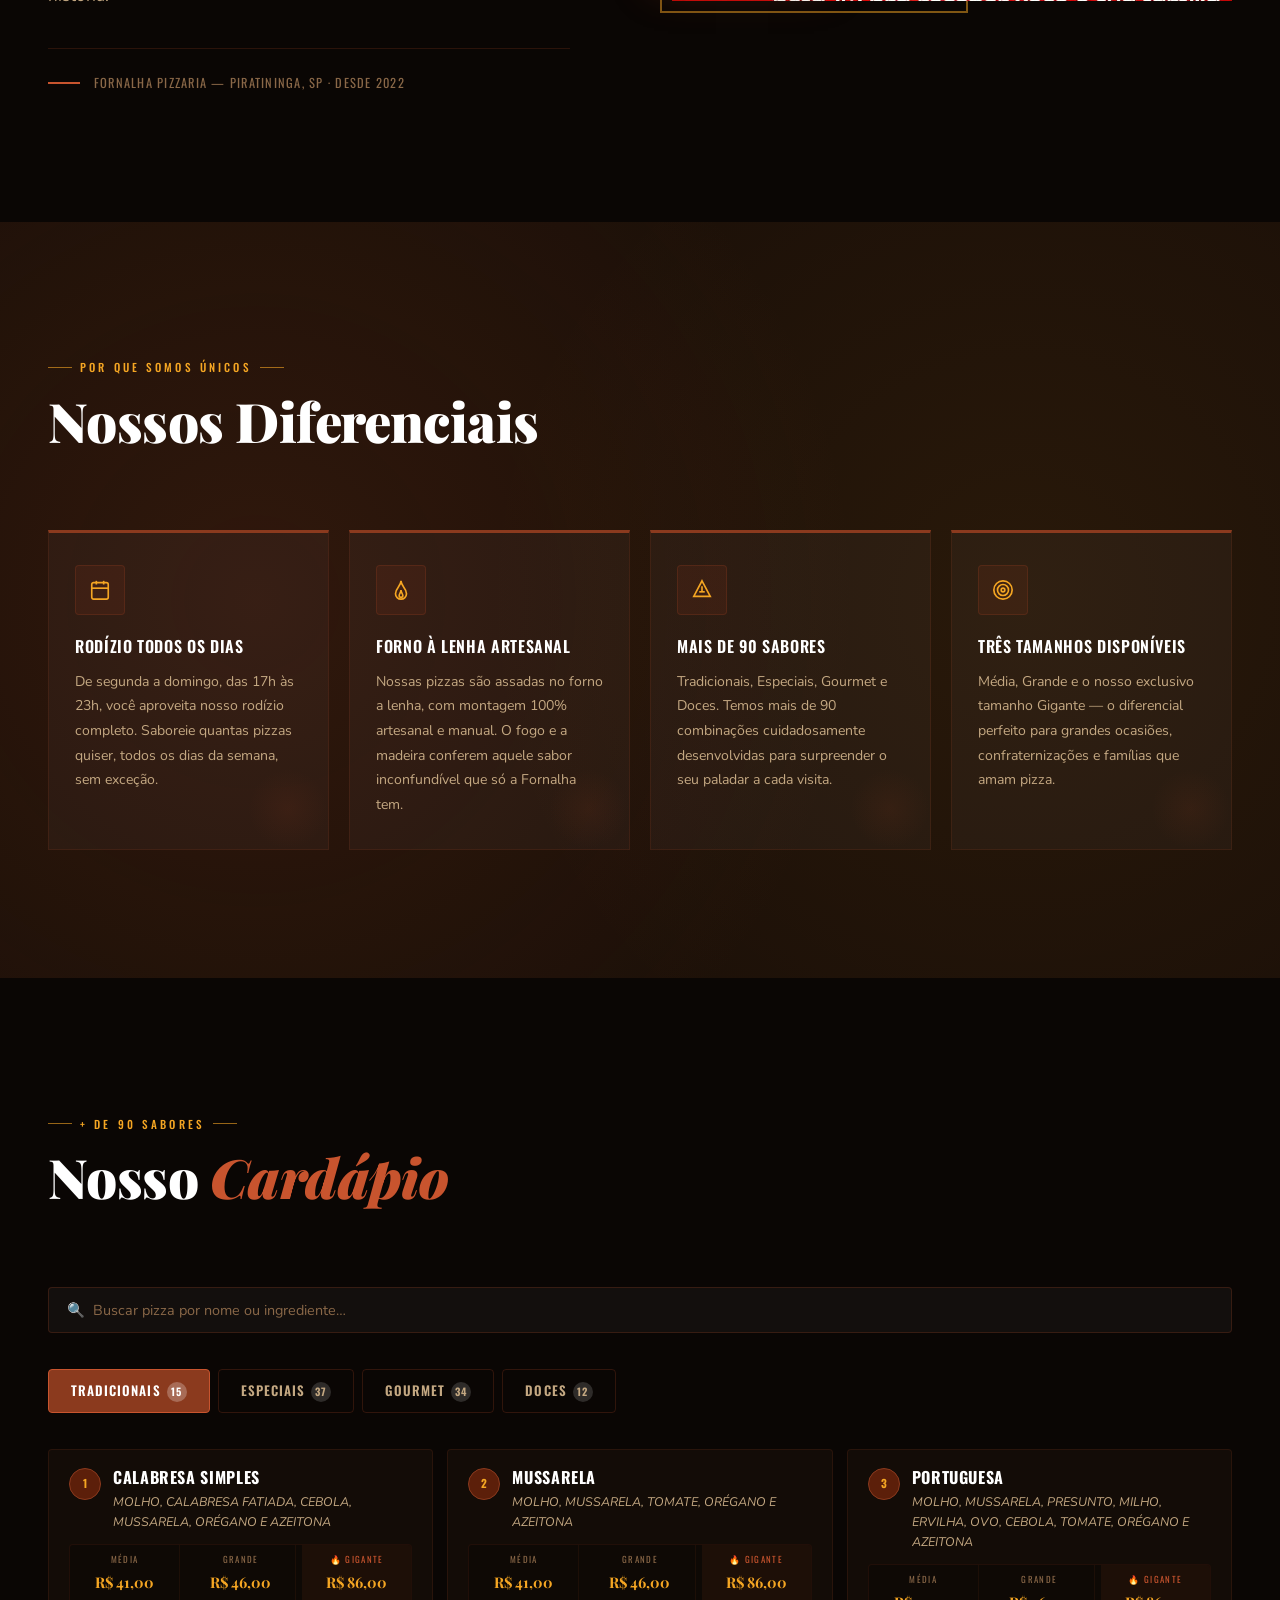
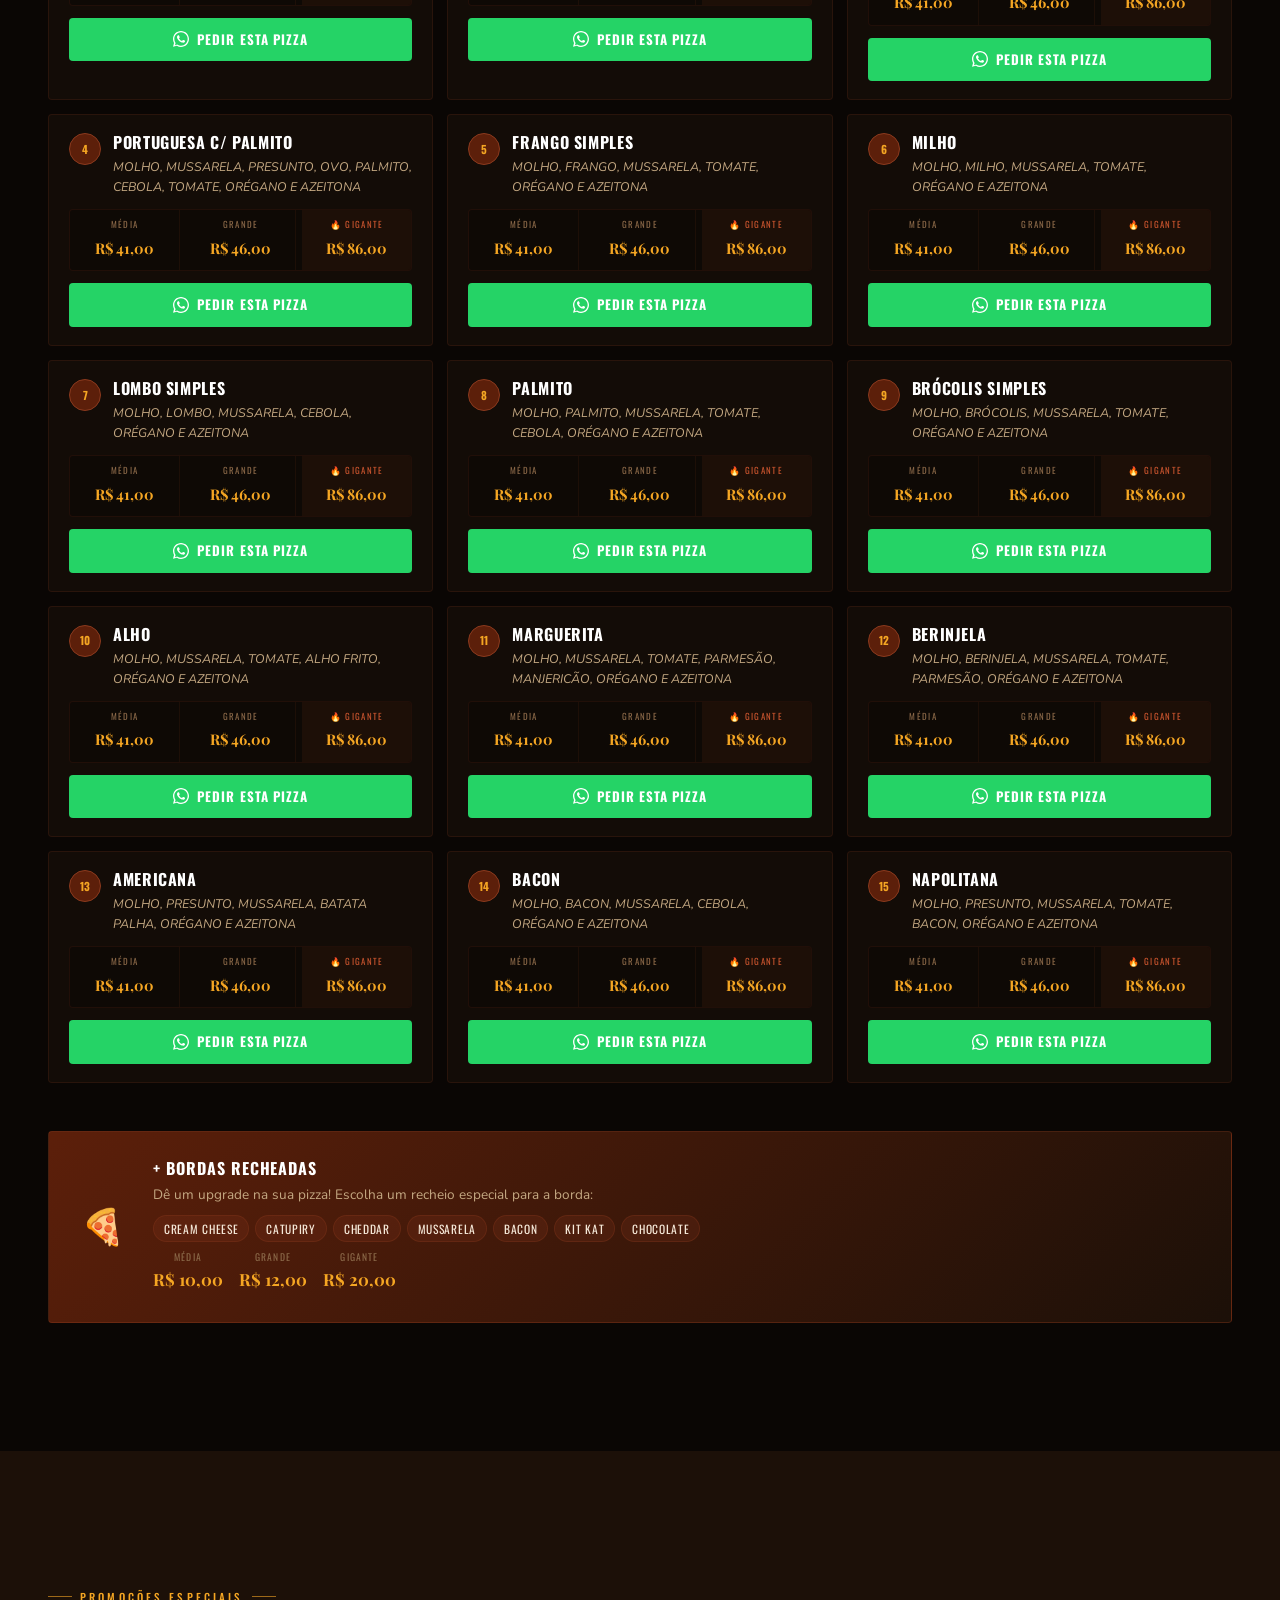
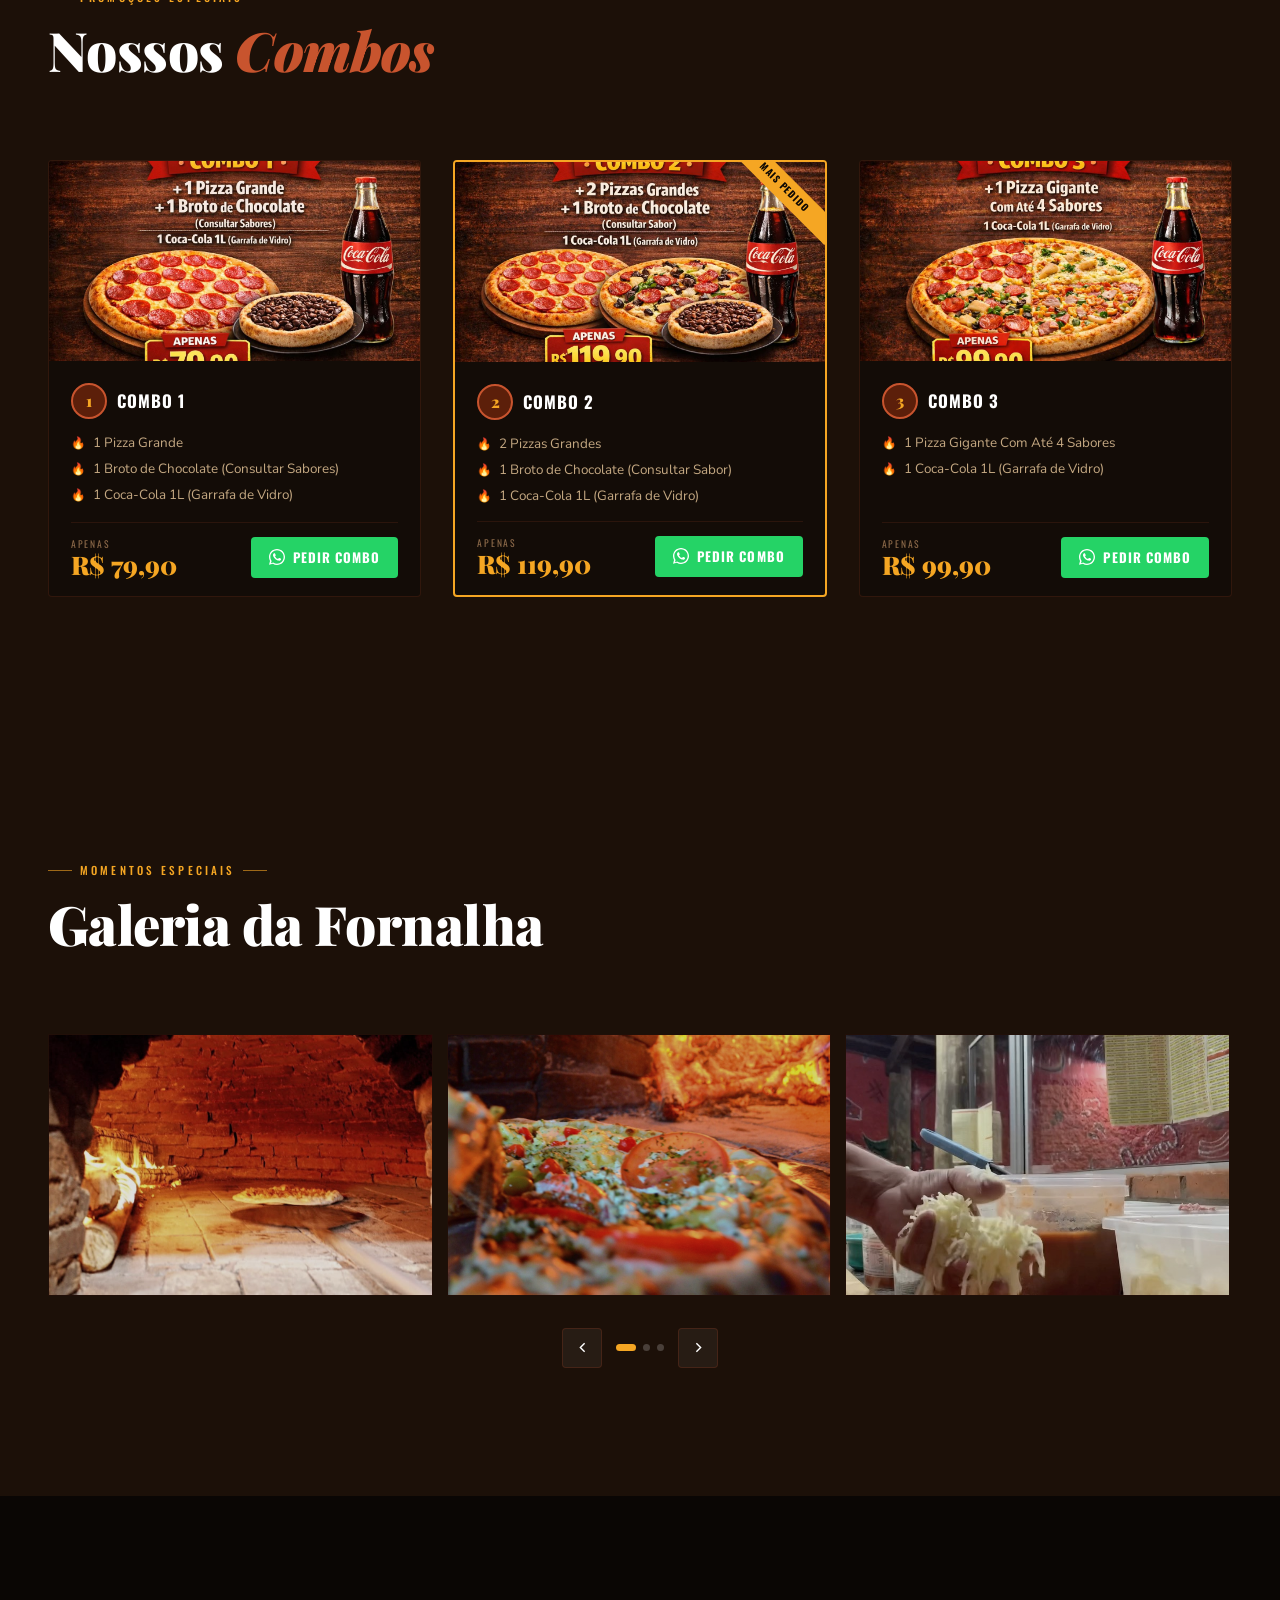
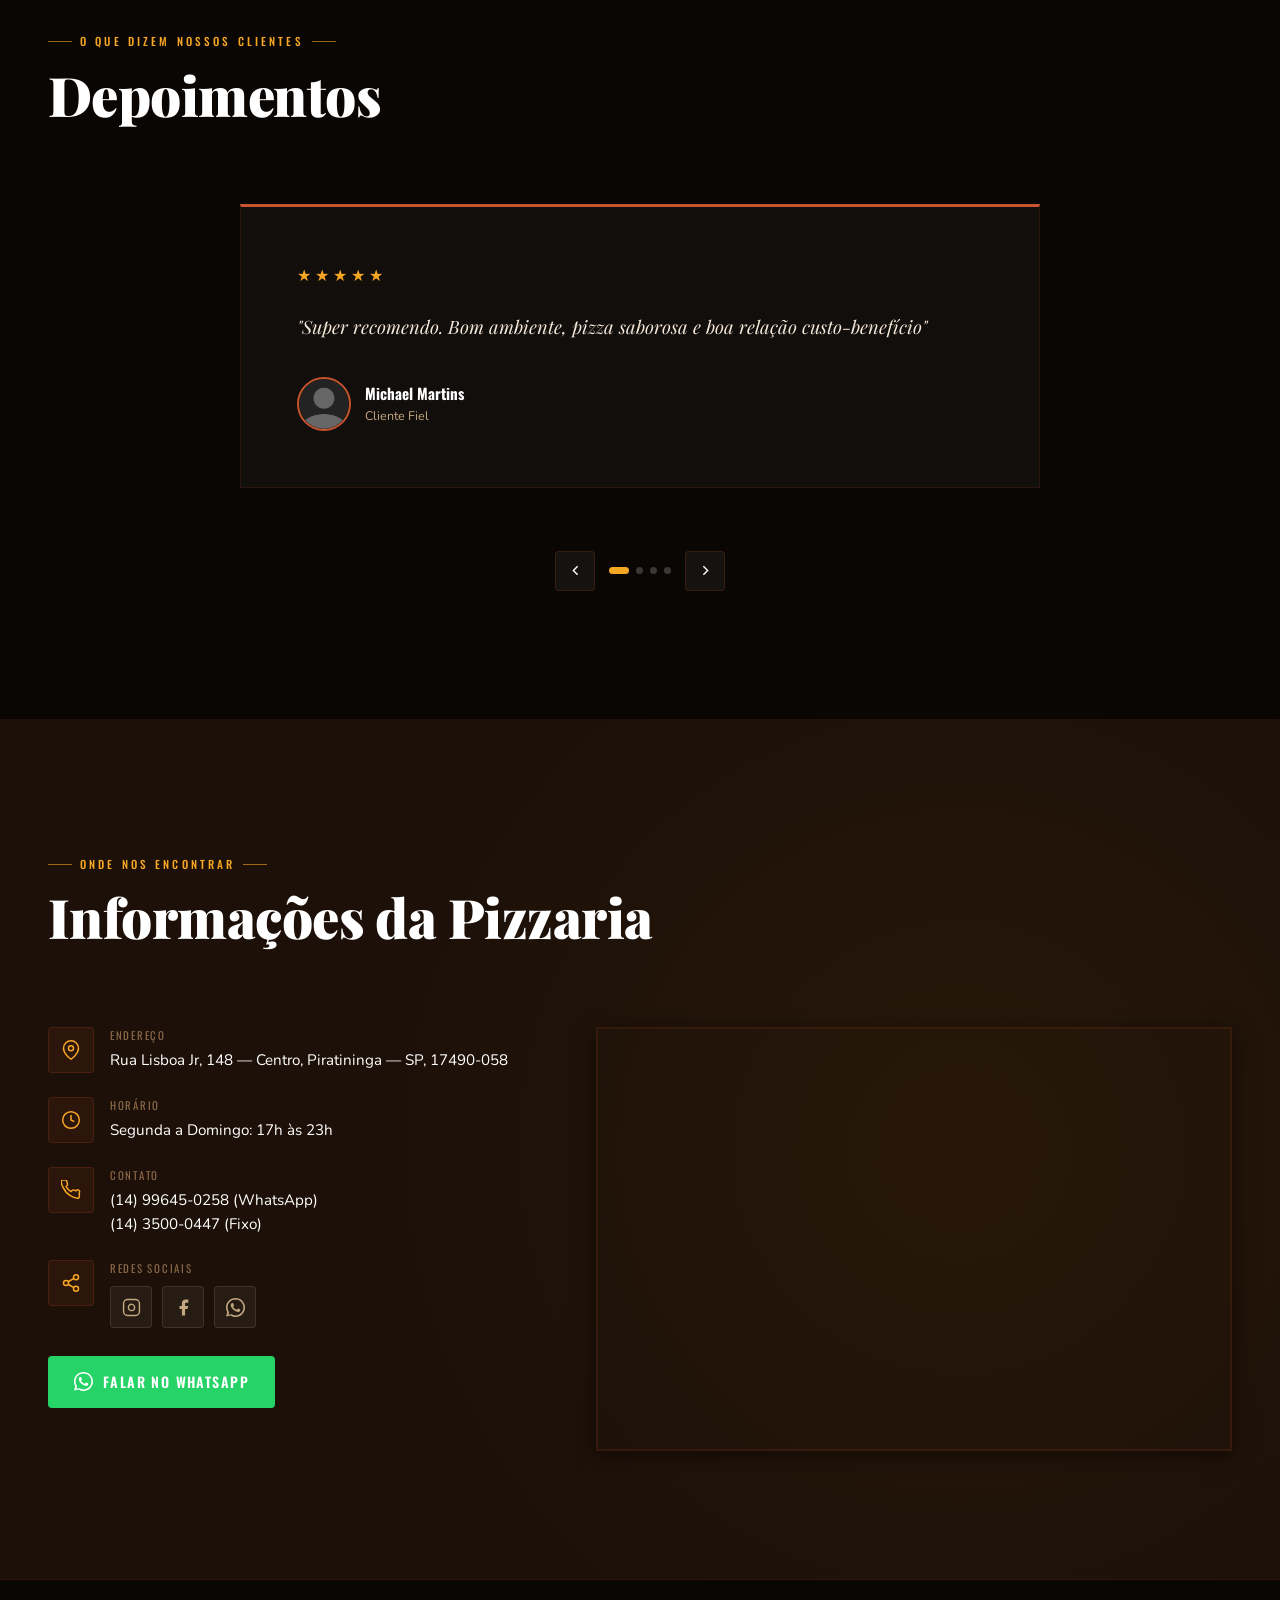
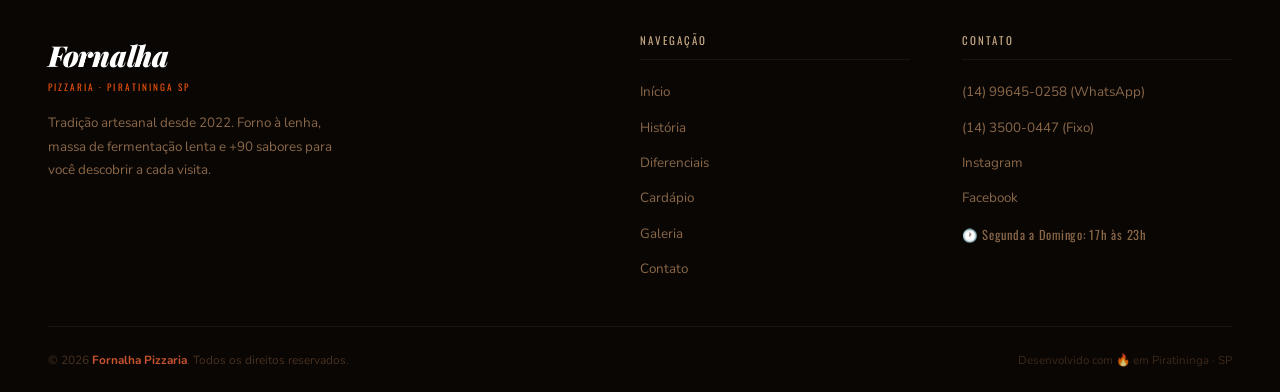
==== commit 5f2315f3: "ajustes" ====
--- a/index.html
+++ b/index.html
@@ -95,6 +95,7 @@
     <section id="historia"    class="secao" aria-label="Nossa história"></section>
     <section id="diferenciais" class="secao" aria-label="Nossos diferenciais"></section>
     <section id="cardapio"    class="secao" aria-label="Cardápio completo"></section>
+    <section id="combos"      class="secao" aria-label="Combos especiais"></section>
     <section id="galeria"     class="secao" aria-label="Galeria de fotos e vídeos"></section>
     <section id="depoimentos" class="secao" aria-label="Depoimentos de clientes"></section>
     <section id="contato"     class="secao" aria-label="Contato e localização"></section>
--- a/assets/css/style.css
+++ b/assets/css/style.css
@@ -448,6 +448,67 @@
 .borda-preco-val{font-family:'Playfair Display',serif;font-size:1.05rem;font-weight:700;color:var(--amarelo)}
 
 /* ========================
+   10b. COMBOS
+   ======================== */
+#combos{background:var(--fundo-medio)}
+.combos-grid{
+  display:grid;
+  grid-template-columns:repeat(auto-fit,minmax(300px,1fr));
+  gap:clamp(16px,3vw,32px);
+}
+.combo-card{
+  position:relative;
+  background:var(--fundo-card);
+  border:1px solid rgba(139,58,30,0.25);
+  border-radius:var(--radius);
+  overflow:hidden;
+  transition:var(--transicao);
+  display:flex;flex-direction:column;
+}
+.combo-card:hover{transform:translateY(-6px);box-shadow:var(--sombra-fogo);border-color:rgba(139,58,30,0.6)}
+.combo-card.destaque{border-color:var(--amarelo);border-width:2px}
+.combo-card.destaque::after{
+  content:'MAIS PEDIDO';
+  position:absolute;top:14px;right:-28px;
+  background:var(--amarelo);color:var(--fundo);
+  font-family:'Oswald',sans-serif;font-size:0.6rem;font-weight:700;
+  letter-spacing:0.12em;padding:4px 36px;
+  transform:rotate(45deg);
+}
+.combo-img{width:100%;height:200px;object-fit:cover;display:block;transition:transform 0.45s ease}
+.combo-card:hover .combo-img{transform:scale(1.04)}
+.combo-body{padding:22px 22px 18px;flex:1;display:flex;flex-direction:column;gap:14px}
+.combo-header{display:flex;align-items:center;gap:10px}
+.combo-num{
+  flex-shrink:0;width:36px;height:36px;border-radius:50%;
+  background:var(--terracota-esc);border:2px solid var(--terracota-vivo);
+  display:flex;align-items:center;justify-content:center;
+  font-family:'Playfair Display',serif;font-size:1rem;font-weight:900;color:var(--amarelo);
+}
+.combo-titulo{
+  font-family:'Oswald',sans-serif;font-size:1.05rem;font-weight:700;
+  color:var(--branco);letter-spacing:0.06em;text-transform:uppercase;
+}
+.combo-itens{display:flex;flex-direction:column;gap:6px;flex:1}
+.combo-item{
+  display:flex;align-items:center;gap:8px;
+  font-size:0.84rem;color:var(--cinza);line-height:1.5;
+}
+.combo-item::before{content:'🔥';font-size:0.72rem;flex-shrink:0}
+.combo-preco-wrap{
+  display:flex;align-items:center;justify-content:space-between;
+  padding-top:14px;border-top:1px solid rgba(139,58,30,0.2);
+  flex-wrap:wrap;gap:10px;
+}
+.combo-preco-label{font-family:'Oswald',sans-serif;font-size:0.6rem;color:var(--cinza-medio);letter-spacing:0.18em;text-transform:uppercase}
+.combo-preco-val{font-family:'Playfair Display',serif;font-size:1.6rem;font-weight:900;color:var(--amarelo);line-height:1}
+
+@media(max-width:768px){
+  .combos-grid{grid-template-columns:1fr}
+  .combo-img{height:180px}
+}
+
+/* ========================
    11. GALERIA
    ======================== */
 #galeria{background:var(--fundo-medio)}
@@ -507,6 +568,8 @@
 #lb-img{max-width:100%;max-height:86vh;object-fit:contain;box-shadow:0 0 80px rgba(0,0,0,0.9)}
 #lb-iframe{display:none;width:min(85vw,940px);aspect-ratio:16/9;border:none;box-shadow:0 0 80px rgba(0,0,0,0.9)}
 #lb-iframe.ativo{display:block}
+#lb-video { display:none; width:min(85vw,940px); max-height:86vh; border:none; box-shadow:0 0 80px rgba(0,0,0,0.9); background:#0A0604; }
+#lb-video.ativo { display:block; }
 .lb-close{
   position:absolute;top:-50px;right:0;
   width:38px;height:38px;background:rgba(255,255,255,0.08);
